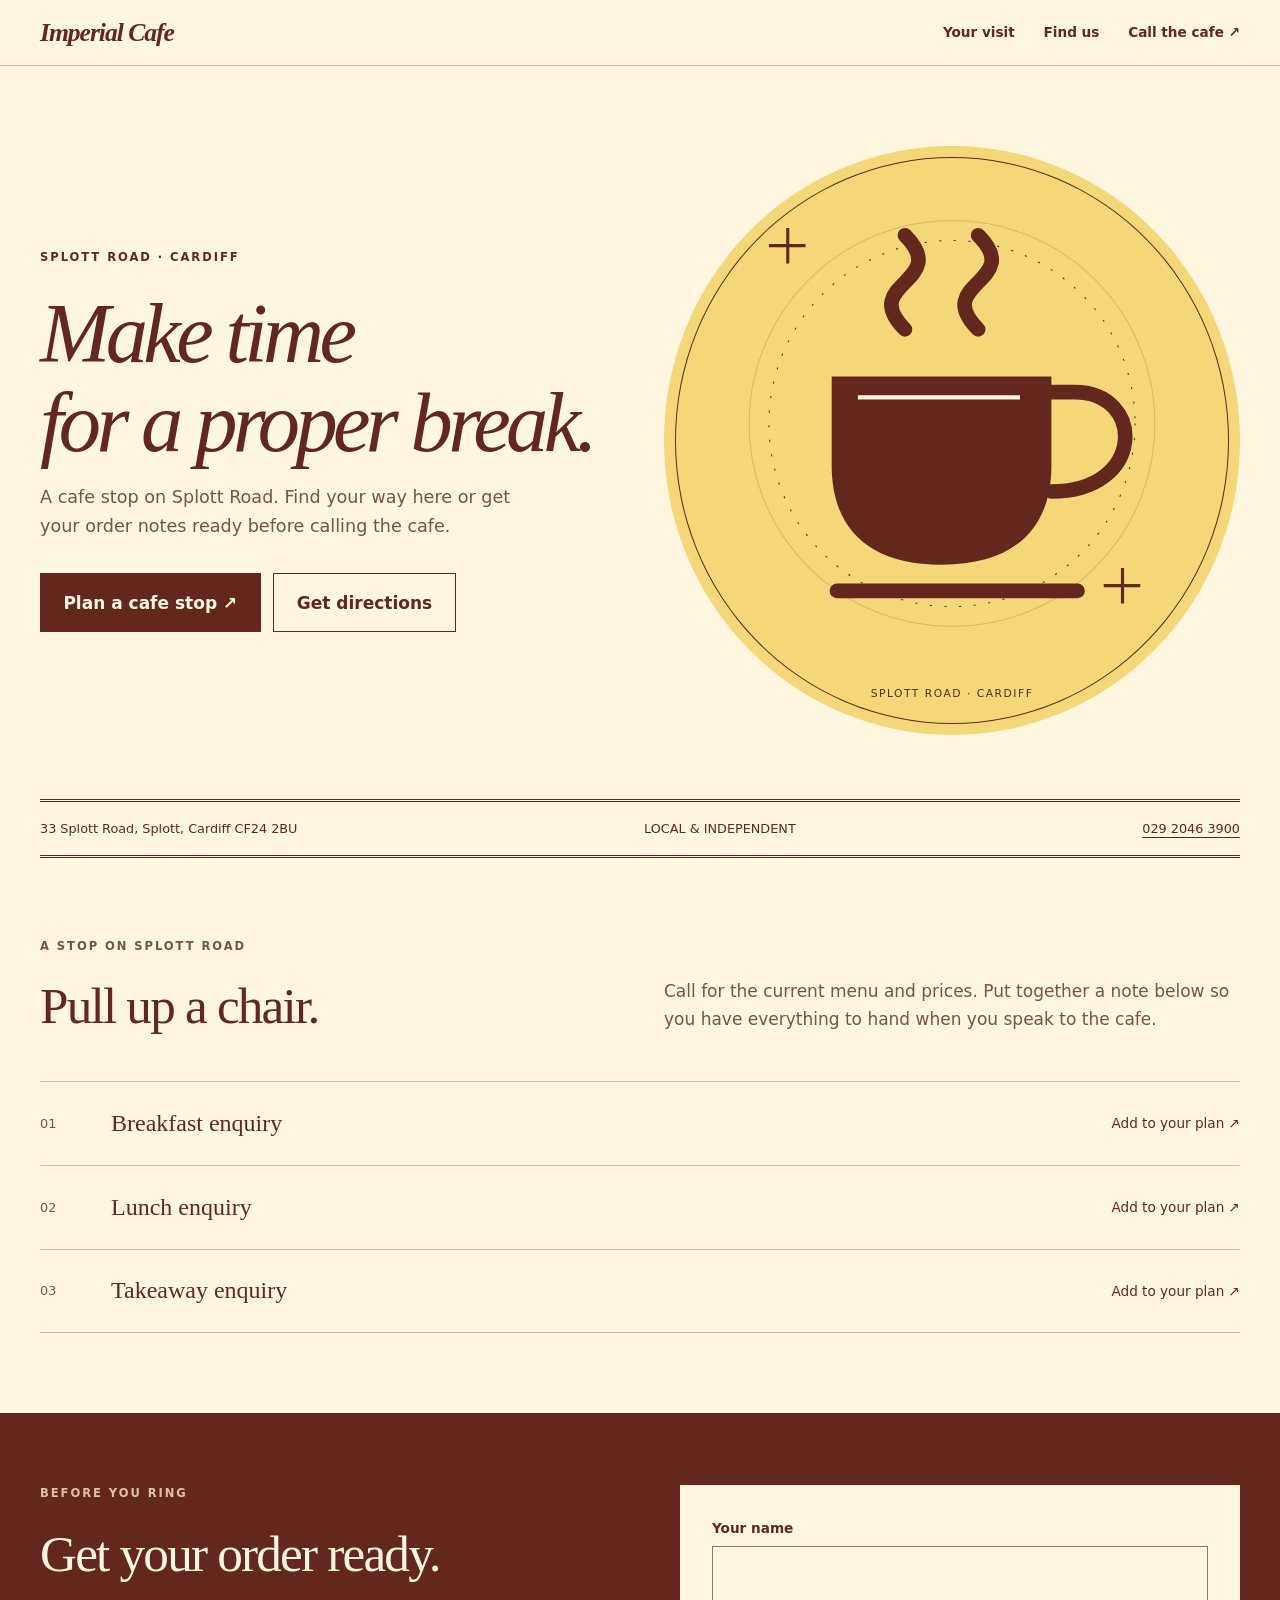
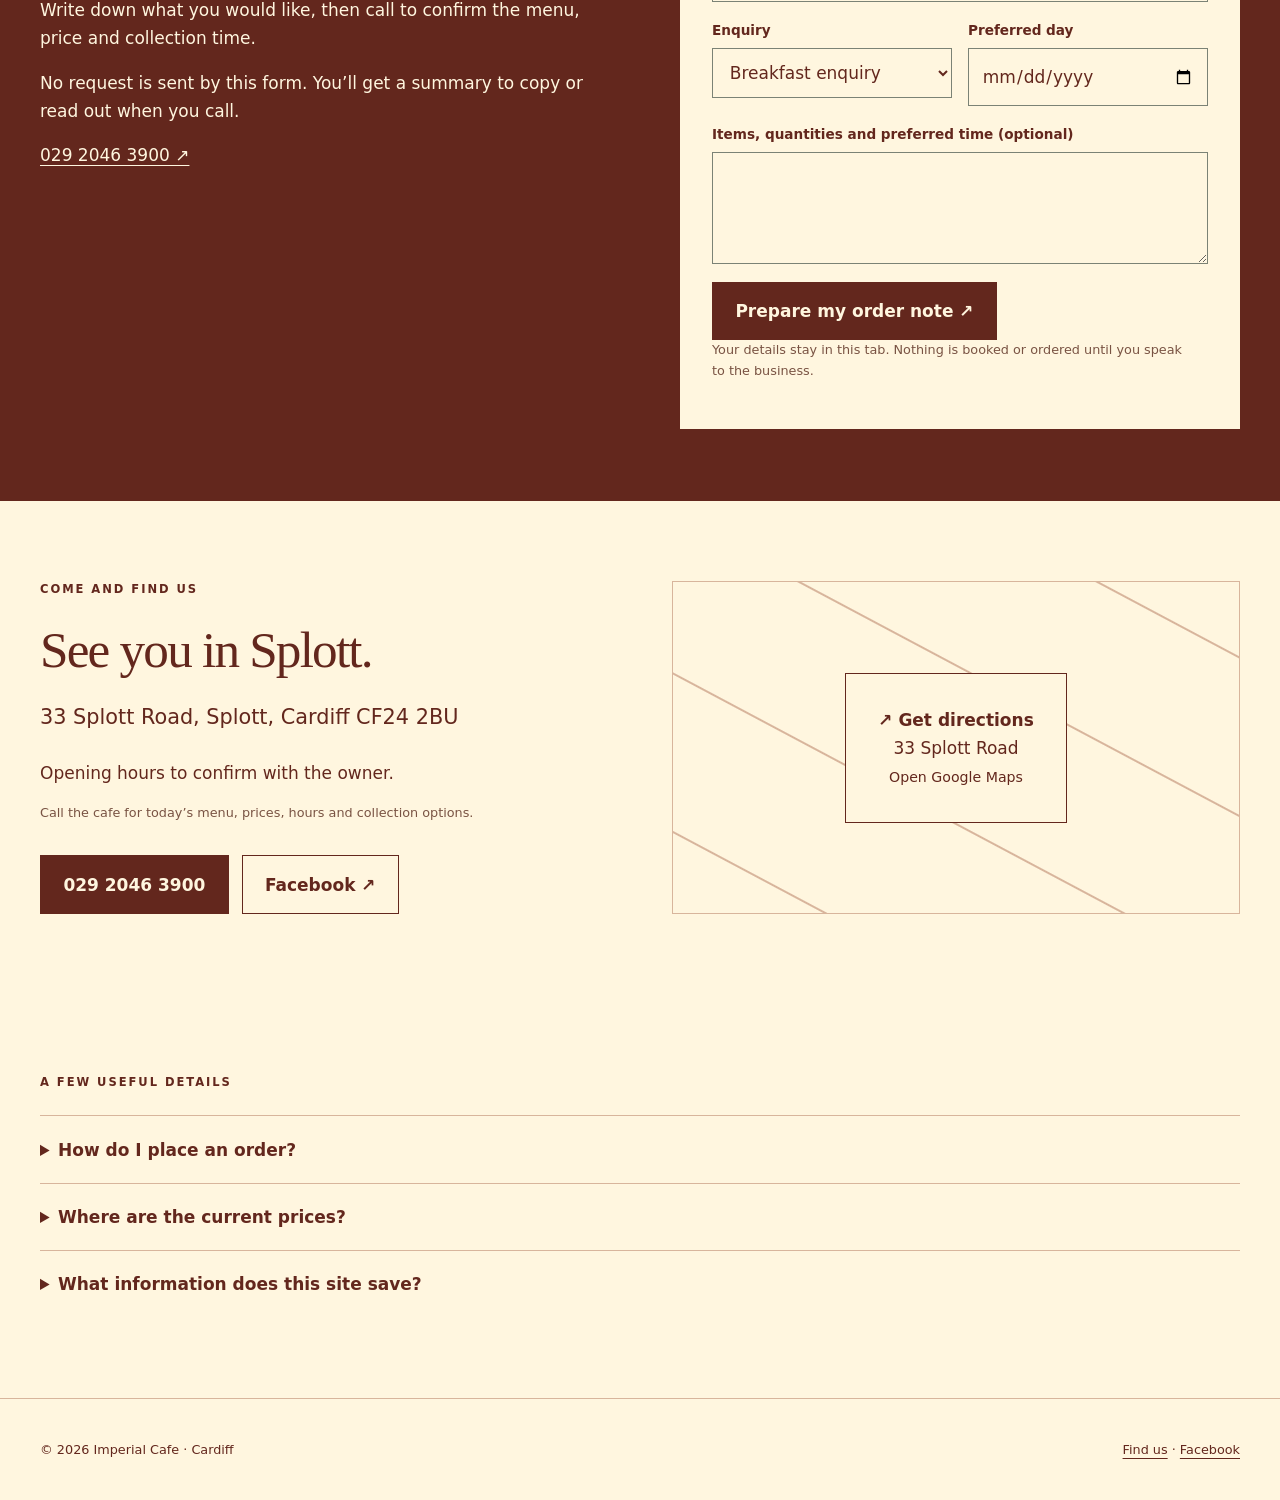
==== index.html @ 6458a19a "Build independent working website with bespoke design Co-authored-by: OpenBot <335604065+openbotgit[" ====
<!doctype html><html lang="en-GB"><head><meta charset="utf-8"><meta name="viewport" content="width=device-width,initial-scale=1"><meta http-equiv="Content-Security-Policy" content="default-src 'self'; script-src 'self'; style-src 'self'; img-src 'self' data:; base-uri 'none'; form-action 'none'; object-src 'none'"><title>Imperial Cafe | Splott, Cardiff</title><meta name="description" content="A cafe stop on Splott Road. Find your way here or get your order notes ready before calling the cafe."><meta name="theme-color" content="#fff6df"><link rel="stylesheet" href="style.css"><link rel="icon" href="favicon.svg" type="image/svg+xml"><link rel="canonical" href="https://henrygoldsmith07-wq.github.io/imperial-cafe/"><meta property="og:type" content="website"><meta property="og:title" content="Imperial Cafe"><meta property="og:description" content="A cafe stop on Splott Road. Find your way here or get your order notes ready before calling the cafe."><meta property="og:url" content="https://henrygoldsmith07-wq.github.io/imperial-cafe/"><meta property="og:image" content="https://henrygoldsmith07-wq.github.io/imperial-cafe/og-image.png"><meta property="og:image:alt" content="Imperial Cafe — 33 Splott Road, Splott, Cardiff CF24 2BU"><meta name="twitter:card" content="summary_large_image"><script type="application/ld+json">{"@context":"https://schema.org","@type":"CafeOrCoffeeShop","@id":"https://henrygoldsmith07-wq.github.io/imperial-cafe/#business","name":"Imperial Cafe","url":"https://henrygoldsmith07-wq.github.io/imperial-cafe/","image":"https://henrygoldsmith07-wq.github.io/imperial-cafe/og-image.png","telephone":"+442920463900","hasMap":"https://maps.google.com/?q=33+Splott+Road+Cardiff+CF24+2BU","areaServed":[{"@type":"Place","name":"Splott"},{"@type":"Place","name":"Cardiff"}],"address":{"@type":"PostalAddress","streetAddress":"33 Splott Road","addressLocality":"Splott","addressRegion":"Cardiff","postalCode":"CF24 2BU","addressCountry":"GB"},"sameAs":["https://www.facebook.com/imperial1920/"]}</script><script src="app.js" defer></script><meta name="robots" content="noindex, nofollow"></head><body class="diner"><a class="skip" href="#main">Skip to content</a><header class="top"><div class="wrap"><a class="brand" href="#">Imperial Cafe</a><nav aria-label="Main navigation"><a href="#services">Your visit</a><a href="#visit">Find us</a><a href="tel:+442920463900">Call the cafe ↗</a></nav></div></header><main id="main"><div class="wrap"><section class="hero" aria-labelledby="hero-title"><div><p class="label">SPLOTT ROAD · CARDIFF</p><h1 id="hero-title">Make time<br>for a proper break.</h1><p class="intro">A cafe stop on Splott Road. Find your way here or get your order notes ready before calling the cafe.</p><div class="actions"><a class="button" href="#plan">Plan a cafe stop ↗</a><a class="button secondary" href="https://www.google.com/maps/dir/?api=1&amp;destination=33%20Splott%20Road%2C%20Splott%2C%20Cardiff%20CF24%202BU" target="_blank" rel="noopener noreferrer">Get directions</a></div></div><div class="art"><svg viewBox="0 0 520 500" fill="none" xmlns="http://www.w3.org/2000/svg" aria-hidden="true"><circle cx="260" cy="250" r="194" stroke="currentColor" opacity=".18"/><circle cx="260" cy="250" r="175" stroke="currentColor" stroke-dasharray="2 12"/><path d="M145 205h210v85c0 60-35 95-105 95s-105-35-105-95z" fill="currentColor"/><path d="M355 220h22c68 0 68 95-22 95M150 410h230M215 160c-45-45 45-45 0-90m70 90c-45-45 45-45 0-90" stroke="currentColor" stroke-width="14" stroke-linecap="round"/><path d="M170 225h155" stroke="var(--paper)" stroke-width="4"/><path d="M85 80h35m-17-17v34M405 405h35m-17-17v34" stroke="currentColor" stroke-width="3"/></svg><small>SPLOTT ROAD · CARDIFF</small></div></section><div class="ribbon"><span>33 Splott Road, Splott, Cardiff CF24 2BU</span><span>LOCAL & INDEPENDENT</span><span><a href="tel:+442920463900">029 2046 3900</a></span></div><section class="section" id="services"><div class="section-head"><div><p class="label">A stop on Splott Road</p><h2>Pull up a chair.</h2></div><p>Call for the current menu and prices. Put together a note below so you have everything to hand when you speak to the cafe.</p></div><ol class="services"><li><span>01</span><h3>Breakfast enquiry</h3><a href="#plan" data-service="Breakfast enquiry">Add to your plan ↗</a></li><li><span>02</span><h3>Lunch enquiry</h3><a href="#plan" data-service="Lunch enquiry">Add to your plan ↗</a></li><li><span>03</span><h3>Takeaway enquiry</h3><a href="#plan" data-service="Takeaway enquiry">Add to your plan ↗</a></li></ol></section></div><section class="planning" id="plan"><div class="wrap split"><div><p class="label">Before you ring</p><h2>Get your order ready.</h2><p>Write down what you would like, then call to confirm the menu, price and collection time.</p><p>No request is sent by this form. You’ll get a summary to copy or read out when you call.</p><a href="tel:+442920463900">029 2046 3900 ↗</a></div><form id="visit-form"><div class="field"><label for="name">Your name</label><input id="name" name="name" required maxlength="80" autocomplete="given-name"></div><div class="row"><div class="field"><label for="service">Enquiry</label><select id="service"><option>Breakfast enquiry</option><option>Lunch enquiry</option><option>Takeaway enquiry</option></select></div><div class="field"><label for="date">Preferred day</label><input type="date" id="date" required></div></div><div class="field"><label for="notes">Items, quantities and preferred time (optional)</label><textarea id="notes" rows="3" maxlength="1000"></textarea></div><div class="hp" aria-hidden="true"><input id="website" tabindex="-1" autocomplete="off" aria-label="Leave blank"></div><button class="button" type="submit">Prepare my order note ↗</button><p class="hint">Your details stay in this tab. Nothing is booked or ordered until you speak to the business.</p><div id="result" class="result" role="status" tabindex="-1" hidden></div><noscript><p>Call 029 2046 3900 to ask about your order.</p></noscript></form></div></section><div class="wrap"><section class="section visit" id="visit"><div><p class="label">Come and find us</p><h2>See you in Splott.</h2><address class="address">33 Splott Road, Splott, Cardiff CF24 2BU</address><p>Opening hours to confirm with the owner.</p><p class="hint">Call the cafe for today’s menu, prices, hours and collection options.</p><div class="actions"><a class="button" href="tel:+442920463900">029 2046 3900</a><a class="button secondary" href="https://www.facebook.com/imperial1920/" target="_blank" rel="noopener noreferrer">Facebook ↗</a></div></div><div class="map-art"><a href="https://www.google.com/maps/dir/?api=1&amp;destination=33%20Splott%20Road%2C%20Splott%2C%20Cardiff%20CF24%202BU" target="_blank" rel="noopener noreferrer"><strong>↗ Get directions</strong><br>33 Splott Road<br><small>Open Google Maps</small></a></div></section><section class="section" aria-label="Common questions"><p class="label">A few useful details</p><details><summary>How do I place an order?</summary><p>Call 029 2046 3900. The note builder helps organise what you want to ask; it does not send a message or confirm a collection.</p></details><details><summary>Where are the current prices?</summary><p>Prices are to confirm with the owner. Please call before making plans that depend on a particular price or service.</p></details><details><summary>What information does this site save?</summary><p>This form keeps your note in the current tab only. It sends no information to us and uses no analytics or advertising cookies. External links open services with their own privacy policies.</p></details></section></div></main><footer><div class="wrap"><span>© 2026 Imperial Cafe · Cardiff</span><span><a href="#visit">Find us</a> · <a href="https://www.facebook.com/imperial1920/" target="_blank" rel="noopener noreferrer">Facebook</a></span></div></footer><nav class="mobile" aria-label="Quick actions"><a class="button" href="tel:+442920463900">Call the cafe</a><a class="button secondary" href="#plan">Plan your visit</a></nav></body></html>
---- style.css ----
:root{--paper:#f4f0e5;--ink:#1e3028;--accent:#7b3d25;--line:#cecaba;--muted:#526057;--display:Georgia,serif}*{box-sizing:border-box}html{scroll-behavior:smooth;scroll-padding-top:6rem}body{margin:0;background:var(--paper);color:var(--ink);font:17px/1.65 system-ui,sans-serif}a{color:inherit;text-underline-offset:4px}button,input,select,textarea{font:inherit}button,a,input,select,textarea{touch-action:manipulation}:focus-visible{outline:3px solid var(--accent);outline-offset:5px}h1,h2,h3,p{margin:0 0 1rem}h1,h2,h3{font-family:var(--display);line-height:1.05;font-weight:500}h1{font-size:clamp(3rem,6.6vw,6.3rem);letter-spacing:-.055em}h2{font-size:clamp(2.2rem,4vw,3.8rem);letter-spacing:-.035em}h3{font-size:1.5rem}p{max-width:58ch}.wrap{width:min(1200px,calc(100% - 3rem));margin:auto}.skip{position:absolute;top:-80px;left:1rem;z-index:99;background:var(--ink);color:var(--paper);padding:1rem}.skip:focus{top:0}.top{border-bottom:1px solid var(--line)}header .wrap{display:flex;align-items:center;justify-content:space-between;gap:1.5rem;padding:1.1rem 0}.brand{font:700 1.6rem var(--display);text-decoration:none;letter-spacing:-.04em}nav{display:flex;gap:1.8rem;align-items:center}nav a{font-size:.85rem;text-decoration:none;font-weight:650}.label{font:650 .72rem/1.5 system-ui;letter-spacing:.17em;text-transform:uppercase;margin-bottom:1.5rem}.hero{display:grid;grid-template-columns:1.15fr 1fr;gap:3rem;align-items:center;padding:5rem 0 4rem}.intro{font-size:1.1rem;color:var(--muted);max-width:44ch}.actions{display:flex;gap:.8rem;flex-wrap:wrap;margin-top:2rem}.button{display:inline-flex;align-items:center;justify-content:center;padding:.9rem 1.4rem;min-height:48px;background:var(--ink);color:var(--paper);border:1px solid var(--ink);text-decoration:none;font-weight:650;cursor:pointer}.button:hover{background:var(--accent);color:var(--paper)}.button.secondary{background:transparent;color:var(--ink)}.art{position:relative;background:#e5e4d5;color:var(--ink);border-radius:50% 50% 0 0;padding:1rem}.art svg{width:100%;display:block}.art small{display:block;text-align:center;font-size:.67rem;letter-spacing:.14em;padding-bottom:1rem}.ribbon{border-block:1px solid var(--line);padding:1rem 0;font-size:.8rem;display:flex;justify-content:space-between;gap:1rem;flex-wrap:wrap}.section{padding:5rem 0}.section-head{display:grid;grid-template-columns:1fr 1fr;gap:3rem;margin-bottom:2rem}.section-head p{align-self:end;color:var(--muted)}.services{list-style:none;margin:0;padding:0;border-top:1px solid var(--line)}.services li{display:grid;grid-template-columns:55px 1fr auto;gap:1rem;align-items:center;border-bottom:1px solid var(--line);padding:1.5rem 0}.services h3{margin:0}.services span{font-size:.8rem;color:var(--muted)}.services a{text-decoration:none;font-size:.85rem}.planning{background:var(--ink);color:var(--paper);padding:4.5rem 0}.planning .split{display:grid;grid-template-columns:1fr 1fr;gap:5rem}.planning .label{opacity:.75}form{background:var(--paper);color:var(--ink);padding:2rem}label{display:block;font-size:.85rem;font-weight:650;margin:0 0 .4rem}.field{margin-bottom:1.1rem}input,select,textarea{display:block;width:100%;background:transparent;color:var(--ink);border:1px solid #7b8275;border-radius:0;padding:.8rem;min-width:0}textarea{resize:vertical}.row{display:grid;grid-template-columns:1fr 1fr;gap:1rem}.hp{display:none}.hint{font-size:.8rem;line-height:1.6;color:var(--muted)}.result{border-top:1px solid var(--line);margin-top:1.5rem;padding-top:1.5rem;overflow-wrap:anywhere}.result pre{font:inherit;white-space:pre-wrap;word-break:break-word}.visit{display:grid;grid-template-columns:1fr 1fr;gap:4rem}.address{font-size:1.3rem;font-style:normal;margin:1.5rem 0}.map-art{border:1px solid var(--line);min-height:280px;display:grid;place-items:center;position:relative;overflow:hidden;background:repeating-linear-gradient(28deg,transparent 0 70px,var(--line) 71px 72px,transparent 73px 140px)}.map-art a{z-index:1;background:var(--paper);padding:2rem;text-align:center;text-decoration:none;border:1px solid var(--ink)}details{border-top:1px solid var(--line);padding:1.2rem 0}summary{cursor:pointer;font-weight:650}details p{margin:1rem 0 0;color:var(--muted)}footer{border-top:1px solid var(--line);padding:2.5rem 0;font-size:.8rem}footer .wrap{display:flex;justify-content:space-between;gap:1rem;flex-wrap:wrap}.mobile{display:none}body.studio{--paper:#edf1e9;--ink:#17241c;--accent:#385b1e;--line:#b8c4b5;--display:Impact,'Arial Narrow',sans-serif}.studio h1,.studio h2{text-transform:uppercase;letter-spacing:-.02em}.studio .hero{grid-template-columns:1.2fr .8fr}.studio .art{border-radius:0;background:#c5e85e;transform:rotate(3deg);margin:1rem}.studio .brand{font-family:Impact,sans-serif;font-size:2rem}.studio .services{display:grid;grid-template-columns:1fr 1fr;gap:1.2rem;border:0}.studio .services li{display:flex;align-items:start;flex-direction:column;border:1px solid var(--ink);padding:2rem}.studio .ribbon{background:var(--ink);color:var(--paper);padding:1.2rem}.diner{--paper:#fff6df;--ink:#63271d;--accent:#8b3624;--line:#d8b59c;--muted:#795343;--display:Georgia,serif}.diner .hero{grid-template-columns:1fr 1fr}.diner .art{border-radius:50%;background:#f3d778;outline:1px solid var(--ink);outline-offset:-12px}.diner h1{font-style:italic}.diner .brand{font-style:italic}.diner .services li{padding:1.8rem 0}.diner .ribbon{border-block:3px double var(--ink)}@media(max-width:760px){.wrap{width:calc(100% - 2rem)}header .wrap{gap:1rem}.brand{font-size:1.25rem}nav a:not(:last-child){display:none}nav{gap:0}.hero,.studio .hero,.diner .hero{grid-template-columns:1fr;padding:3rem 0;gap:2rem}.hero .art{max-width:340px;width:100%;margin:auto}h1{font-size:clamp(3.1rem,12vw,5rem)}.section{padding:3rem 0}.section-head,.planning .split,.visit{grid-template-columns:1fr;gap:1.5rem}.planning{padding:3rem 0}.services li{grid-template-columns:25px 1fr}.services a{grid-column:2}.studio .services{grid-template-columns:1fr}.row{grid-template-columns:1fr}form{padding:1.3rem}.mobile{display:flex;position:fixed;bottom:0;left:0;right:0;z-index:20;background:var(--paper);border-top:1px solid var(--ink);padding:.6rem;padding-bottom:max(.6rem,env(safe-area-inset-bottom));gap:.6rem}.mobile a{flex:1;padding:.65rem;font-size:.85rem}body{padding-bottom:85px}.ribbon span:last-child{display:none}}@media(prefers-reduced-motion:reduce){html{scroll-behavior:auto}*{transition:none!important}}@media print{header,.mobile,form,.art{display:none}body{padding:0}.hero,.visit{display:block}.planning{background:white;color:black}}
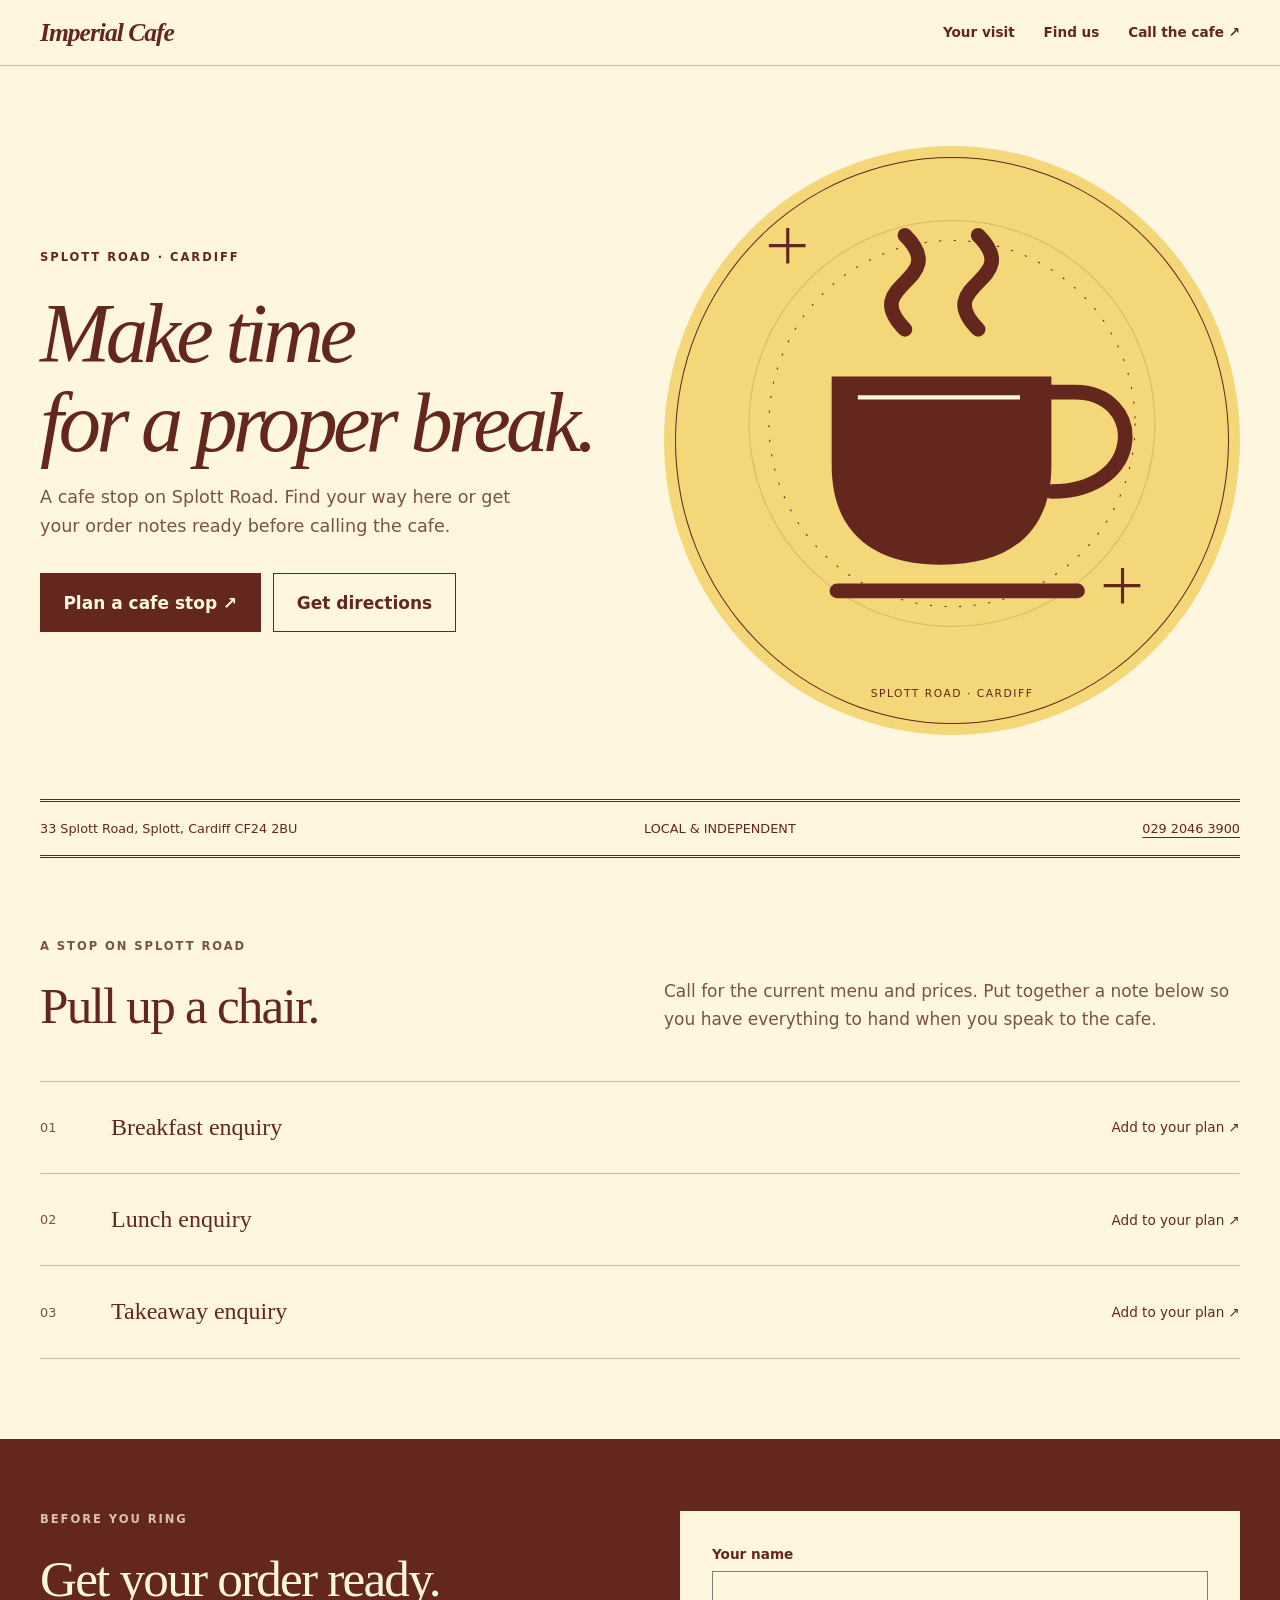
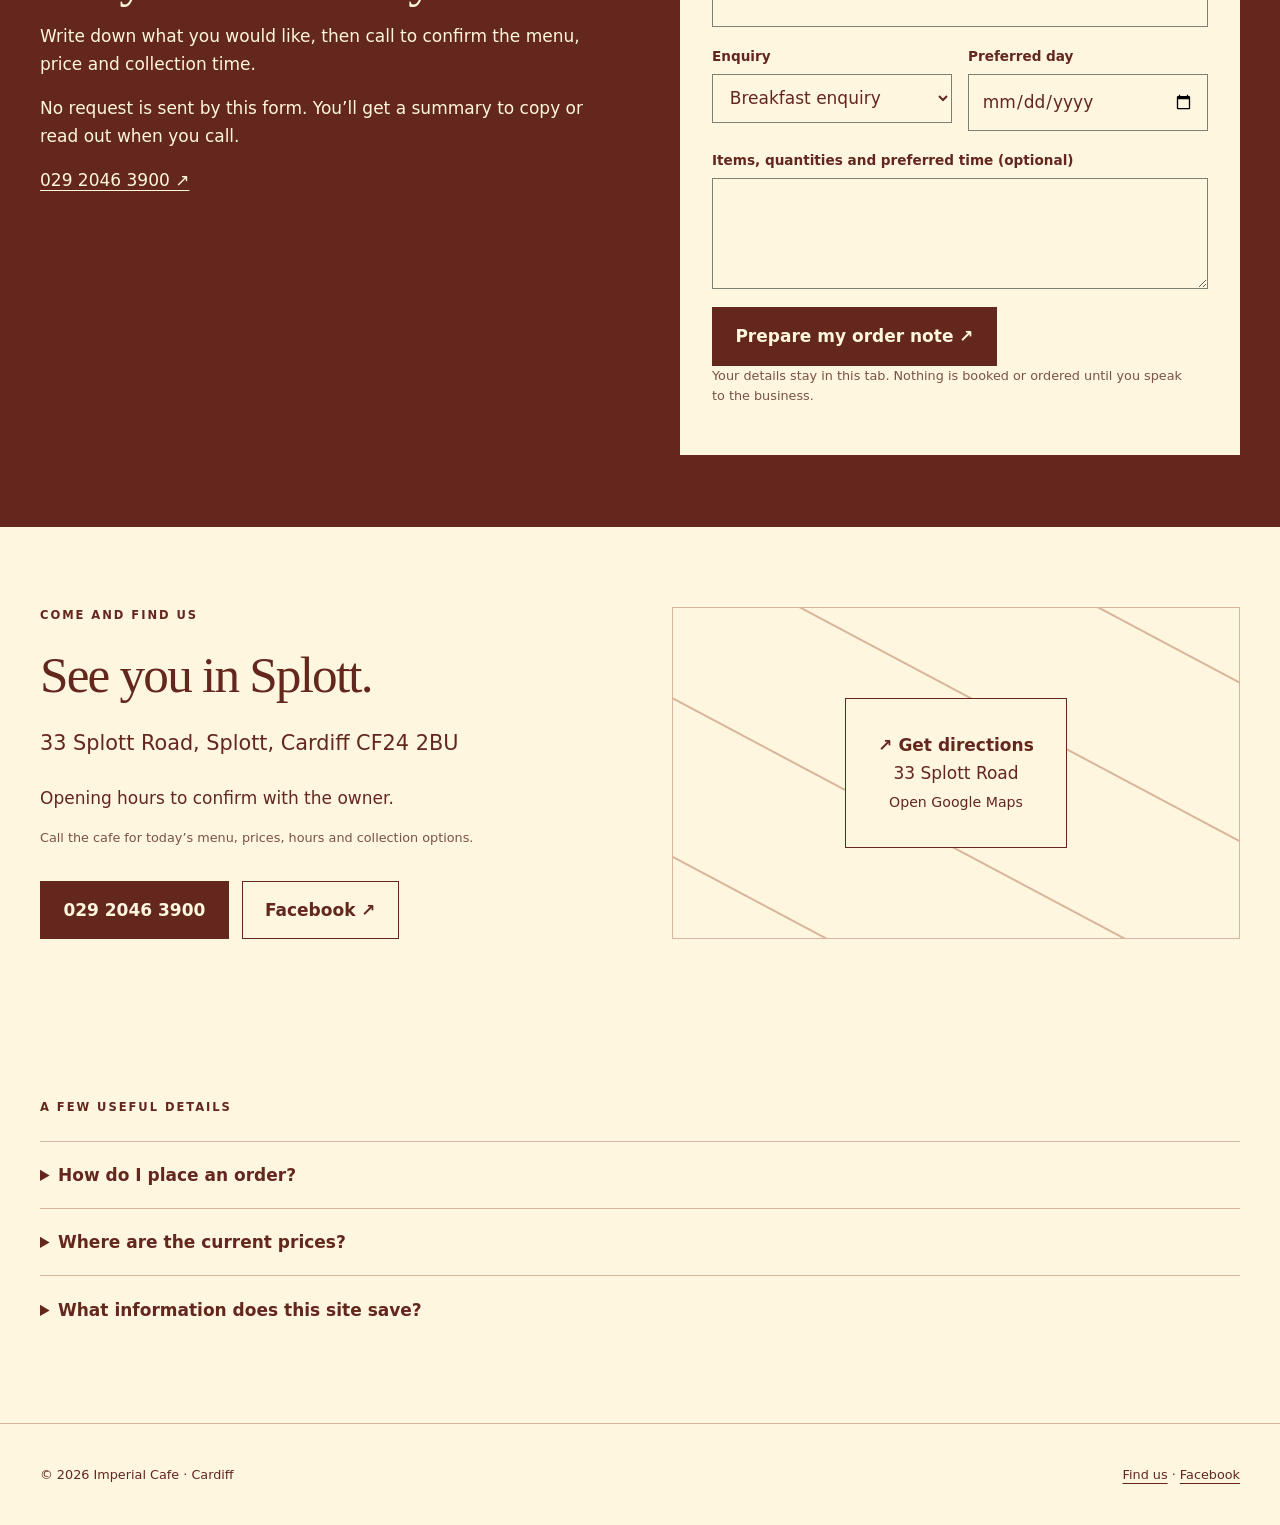
==== commit c1e58533: "Harden static site and add zero-dependency verifier Tighten CSP to default-src 'none' with self-only" ====
--- a/index.html
+++ b/index.html
@@ -1 +1 @@
-<!doctype html><html lang="en-GB"><head><meta charset="utf-8"><meta name="viewport" content="width=device-width,initial-scale=1"><meta http-equiv="Content-Security-Policy" content="default-src 'self'; script-src 'self'; style-src 'self'; img-src 'self' data:; base-uri 'none'; form-action 'none'; object-src 'none'"><title>Imperial Cafe | Splott, Cardiff</title><meta name="description" content="A cafe stop on Splott Road. Find your way here or get your order notes ready before calling the cafe."><meta name="theme-color" content="#fff6df"><link rel="stylesheet" href="style.css"><link rel="icon" href="favicon.svg" type="image/svg+xml"><link rel="canonical" href="https://henrygoldsmith07-wq.github.io/imperial-cafe/"><meta property="og:type" content="website"><meta property="og:title" content="Imperial Cafe"><meta property="og:description" content="A cafe stop on Splott Road. Find your way here or get your order notes ready before calling the cafe."><meta property="og:url" content="https://henrygoldsmith07-wq.github.io/imperial-cafe/"><meta property="og:image" content="https://henrygoldsmith07-wq.github.io/imperial-cafe/og-image.png"><meta property="og:image:alt" content="Imperial Cafe — 33 Splott Road, Splott, Cardiff CF24 2BU"><meta name="twitter:card" content="summary_large_image"><script type="application/ld+json">{"@context":"https://schema.org","@type":"CafeOrCoffeeShop","@id":"https://henrygoldsmith07-wq.github.io/imperial-cafe/#business","name":"Imperial Cafe","url":"https://henrygoldsmith07-wq.github.io/imperial-cafe/","image":"https://henrygoldsmith07-wq.github.io/imperial-cafe/og-image.png","telephone":"+442920463900","hasMap":"https://maps.google.com/?q=33+Splott+Road+Cardiff+CF24+2BU","areaServed":[{"@type":"Place","name":"Splott"},{"@type":"Place","name":"Cardiff"}],"address":{"@type":"PostalAddress","streetAddress":"33 Splott Road","addressLocality":"Splott","addressRegion":"Cardiff","postalCode":"CF24 2BU","addressCountry":"GB"},"sameAs":["https://www.facebook.com/imperial1920/"]}</script><script src="app.js" defer></script><meta name="robots" content="noindex, nofollow"></head><body class="diner"><a class="skip" href="#main">Skip to content</a><header class="top"><div class="wrap"><a class="brand" href="#">Imperial Cafe</a><nav aria-label="Main navigation"><a href="#services">Your visit</a><a href="#visit">Find us</a><a href="tel:+442920463900">Call the cafe ↗</a></nav></div></header><main id="main"><div class="wrap"><section class="hero" aria-labelledby="hero-title"><div><p class="label">SPLOTT ROAD · CARDIFF</p><h1 id="hero-title">Make time<br>for a proper break.</h1><p class="intro">A cafe stop on Splott Road. Find your way here or get your order notes ready before calling the cafe.</p><div class="actions"><a class="button" href="#plan">Plan a cafe stop ↗</a><a class="button secondary" href="https://www.google.com/maps/dir/?api=1&amp;destination=33%20Splott%20Road%2C%20Splott%2C%20Cardiff%20CF24%202BU" target="_blank" rel="noopener noreferrer">Get directions</a></div></div><div class="art"><svg viewBox="0 0 520 500" fill="none" xmlns="http://www.w3.org/2000/svg" aria-hidden="true"><circle cx="260" cy="250" r="194" stroke="currentColor" opacity=".18"/><circle cx="260" cy="250" r="175" stroke="currentColor" stroke-dasharray="2 12"/><path d="M145 205h210v85c0 60-35 95-105 95s-105-35-105-95z" fill="currentColor"/><path d="M355 220h22c68 0 68 95-22 95M150 410h230M215 160c-45-45 45-45 0-90m70 90c-45-45 45-45 0-90" stroke="currentColor" stroke-width="14" stroke-linecap="round"/><path d="M170 225h155" stroke="var(--paper)" stroke-width="4"/><path d="M85 80h35m-17-17v34M405 405h35m-17-17v34" stroke="currentColor" stroke-width="3"/></svg><small>SPLOTT ROAD · CARDIFF</small></div></section><div class="ribbon"><span>33 Splott Road, Splott, Cardiff CF24 2BU</span><span>LOCAL & INDEPENDENT</span><span><a href="tel:+442920463900">029 2046 3900</a></span></div><section class="section" id="services"><div class="section-head"><div><p class="label">A stop on Splott Road</p><h2>Pull up a chair.</h2></div><p>Call for the current menu and prices. Put together a note below so you have everything to hand when you speak to the cafe.</p></div><ol class="services"><li><span>01</span><h3>Breakfast enquiry</h3><a href="#plan" data-service="Breakfast enquiry">Add to your plan ↗</a></li><li><span>02</span><h3>Lunch enquiry</h3><a href="#plan" data-service="Lunch enquiry">Add to your plan ↗</a></li><li><span>03</span><h3>Takeaway enquiry</h3><a href="#plan" data-service="Takeaway enquiry">Add to your plan ↗</a></li></ol></section></div><section class="planning" id="plan"><div class="wrap split"><div><p class="label">Before you ring</p><h2>Get your order ready.</h2><p>Write down what you would like, then call to confirm the menu, price and collection time.</p><p>No request is sent by this form. You’ll get a summary to copy or read out when you call.</p><a href="tel:+442920463900">029 2046 3900 ↗</a></div><form id="visit-form"><div class="field"><label for="name">Your name</label><input id="name" name="name" required maxlength="80" autocomplete="given-name"></div><div class="row"><div class="field"><label for="service">Enquiry</label><select id="service"><option>Breakfast enquiry</option><option>Lunch enquiry</option><option>Takeaway enquiry</option></select></div><div class="field"><label for="date">Preferred day</label><input type="date" id="date" required></div></div><div class="field"><label for="notes">Items, quantities and preferred time (optional)</label><textarea id="notes" rows="3" maxlength="1000"></textarea></div><div class="hp" aria-hidden="true"><input id="website" tabindex="-1" autocomplete="off" aria-label="Leave blank"></div><button class="button" type="submit">Prepare my order note ↗</button><p class="hint">Your details stay in this tab. Nothing is booked or ordered until you speak to the business.</p><div id="result" class="result" role="status" tabindex="-1" hidden></div><noscript><p>Call 029 2046 3900 to ask about your order.</p></noscript></form></div></section><div class="wrap"><section class="section visit" id="visit"><div><p class="label">Come and find us</p><h2>See you in Splott.</h2><address class="address">33 Splott Road, Splott, Cardiff CF24 2BU</address><p>Opening hours to confirm with the owner.</p><p class="hint">Call the cafe for today’s menu, prices, hours and collection options.</p><div class="actions"><a class="button" href="tel:+442920463900">029 2046 3900</a><a class="button secondary" href="https://www.facebook.com/imperial1920/" target="_blank" rel="noopener noreferrer">Facebook ↗</a></div></div><div class="map-art"><a href="https://www.google.com/maps/dir/?api=1&amp;destination=33%20Splott%20Road%2C%20Splott%2C%20Cardiff%20CF24%202BU" target="_blank" rel="noopener noreferrer"><strong>↗ Get directions</strong><br>33 Splott Road<br><small>Open Google Maps</small></a></div></section><section class="section" aria-label="Common questions"><p class="label">A few useful details</p><details><summary>How do I place an order?</summary><p>Call 029 2046 3900. The note builder helps organise what you want to ask; it does not send a message or confirm a collection.</p></details><details><summary>Where are the current prices?</summary><p>Prices are to confirm with the owner. Please call before making plans that depend on a particular price or service.</p></details><details><summary>What information does this site save?</summary><p>This form keeps your note in the current tab only. It sends no information to us and uses no analytics or advertising cookies. External links open services with their own privacy policies.</p></details></section></div></main><footer><div class="wrap"><span>© 2026 Imperial Cafe · Cardiff</span><span><a href="#visit">Find us</a> · <a href="https://www.facebook.com/imperial1920/" target="_blank" rel="noopener noreferrer">Facebook</a></span></div></footer><nav class="mobile" aria-label="Quick actions"><a class="button" href="tel:+442920463900">Call the cafe</a><a class="button secondary" href="#plan">Plan your visit</a></nav></body></html>+<!doctype html><html lang="en-GB"><head><meta charset="utf-8"><meta name="viewport" content="width=device-width,initial-scale=1"><meta http-equiv="Content-Security-Policy" content="default-src 'none'; script-src 'self'; style-src 'self'; img-src 'self'; manifest-src 'self'; connect-src 'none'; frame-src 'none'; font-src 'none'; worker-src 'none'; media-src 'none'; base-uri 'none'; form-action 'none'; object-src 'none'"><meta name="referrer" content="strict-origin-when-cross-origin"><title>Imperial Cafe | Splott, Cardiff</title><meta name="description" content="A cafe stop on Splott Road. Find your way here or get your order notes ready before calling the cafe."><meta name="theme-color" content="#fff6df"><link rel="stylesheet" href="style.css"><link rel="icon" href="favicon.svg" type="image/svg+xml"><link rel="manifest" href="site.webmanifest"><link rel="canonical" href="https://henrygoldsmith07-wq.github.io/imperial-cafe/"><meta property="og:type" content="website"><meta property="og:title" content="Imperial Cafe"><meta property="og:description" content="A cafe stop on Splott Road. Find your way here or get your order notes ready before calling the cafe."><meta property="og:url" content="https://henrygoldsmith07-wq.github.io/imperial-cafe/"><meta property="og:image" content="https://henrygoldsmith07-wq.github.io/imperial-cafe/og-image.png"><meta property="og:image:alt" content="Imperial Cafe — 33 Splott Road, Splott, Cardiff CF24 2BU"><meta name="twitter:card" content="summary_large_image"><script type="application/ld+json">{"@context":"https://schema.org","@type":"CafeOrCoffeeShop","@id":"https://henrygoldsmith07-wq.github.io/imperial-cafe/#business","name":"Imperial Cafe","url":"https://henrygoldsmith07-wq.github.io/imperial-cafe/","image":"https://henrygoldsmith07-wq.github.io/imperial-cafe/og-image.png","telephone":"+442920463900","hasMap":"https://maps.google.com/?q=33+Splott+Road+Cardiff+CF24+2BU","areaServed":[{"@type":"Place","name":"Splott"},{"@type":"Place","name":"Cardiff"}],"address":{"@type":"PostalAddress","streetAddress":"33 Splott Road","addressLocality":"Splott","addressRegion":"Cardiff","postalCode":"CF24 2BU","addressCountry":"GB"},"sameAs":["https://www.facebook.com/imperial1920/"]}</script><script src="app.js" defer></script><meta name="robots" content="noindex, nofollow"></head><body class="diner"><a class="skip" href="#main">Skip to content</a><header class="top"><div class="wrap"><a class="brand" href="#">Imperial Cafe</a><nav aria-label="Main navigation"><a href="#services">Your visit</a><a href="#visit">Find us</a><a href="tel:+442920463900">Call the cafe ↗</a></nav></div></header><main id="main"><div class="wrap"><section class="hero" aria-labelledby="hero-title"><div><p class="label">SPLOTT ROAD · CARDIFF</p><h1 id="hero-title">Make time<br>for a proper break.</h1><p class="intro">A cafe stop on Splott Road. Find your way here or get your order notes ready before calling the cafe.</p><div class="actions"><a class="button" href="#plan">Plan a cafe stop ↗</a><a class="button secondary" href="https://www.google.com/maps/dir/?api=1&amp;destination=33%20Splott%20Road%2C%20Splott%2C%20Cardiff%20CF24%202BU" target="_blank" rel="noopener noreferrer">Get directions</a></div></div><div class="art"><svg viewBox="0 0 520 500" fill="none" xmlns="http://www.w3.org/2000/svg" aria-hidden="true"><circle cx="260" cy="250" r="194" stroke="currentColor" opacity=".18"/><circle cx="260" cy="250" r="175" stroke="currentColor" stroke-dasharray="2 12"/><path d="M145 205h210v85c0 60-35 95-105 95s-105-35-105-95z" fill="currentColor"/><path d="M355 220h22c68 0 68 95-22 95M150 410h230M215 160c-45-45 45-45 0-90m70 90c-45-45 45-45 0-90" stroke="currentColor" stroke-width="14" stroke-linecap="round"/><path d="M170 225h155" stroke="var(--paper)" stroke-width="4"/><path d="M85 80h35m-17-17v34M405 405h35m-17-17v34" stroke="currentColor" stroke-width="3"/></svg><small>SPLOTT ROAD · CARDIFF</small></div></section><div class="ribbon"><span>33 Splott Road, Splott, Cardiff CF24 2BU</span><span>LOCAL & INDEPENDENT</span><span><a href="tel:+442920463900">029 2046 3900</a></span></div><section class="section" id="services"><div class="section-head"><div><p class="label">A stop on Splott Road</p><h2>Pull up a chair.</h2></div><p>Call for the current menu and prices. Put together a note below so you have everything to hand when you speak to the cafe.</p></div><ol class="services"><li><span>01</span><h3>Breakfast enquiry</h3><a href="#plan" data-service="Breakfast enquiry">Add to your plan ↗</a></li><li><span>02</span><h3>Lunch enquiry</h3><a href="#plan" data-service="Lunch enquiry">Add to your plan ↗</a></li><li><span>03</span><h3>Takeaway enquiry</h3><a href="#plan" data-service="Takeaway enquiry">Add to your plan ↗</a></li></ol></section></div><section class="planning" id="plan"><div class="wrap split"><div><p class="label">Before you ring</p><h2>Get your order ready.</h2><p>Write down what you would like, then call to confirm the menu, price and collection time.</p><p>No request is sent by this form. You’ll get a summary to copy or read out when you call.</p><a class="planning-call" href="tel:+442920463900">029 2046 3900 ↗</a></div><form id="visit-form"><div class="field"><label for="name">Your name</label><input id="name" name="name" required maxlength="80" autocomplete="given-name"></div><div class="row"><div class="field"><label for="service">Enquiry</label><select id="service"><option>Breakfast enquiry</option><option>Lunch enquiry</option><option>Takeaway enquiry</option></select></div><div class="field"><label for="date">Preferred day</label><input type="date" id="date" required></div></div><div class="field"><label for="notes">Items, quantities and preferred time (optional)</label><textarea id="notes" rows="3" maxlength="1000"></textarea></div><div class="hp" aria-hidden="true"><input id="website" tabindex="-1" autocomplete="off" aria-label="Leave blank"></div><button class="button" type="submit">Prepare my order note ↗</button><p class="hint">Your details stay in this tab. Nothing is booked or ordered until you speak to the business.</p><div id="result" class="result" role="status" hidden></div><noscript><p>Call 029 2046 3900 to ask about your order.</p></noscript></form></div></section><div class="wrap"><section class="section visit" id="visit"><div><p class="label">Come and find us</p><h2>See you in Splott.</h2><address class="address">33 Splott Road, Splott, Cardiff CF24 2BU</address><p>Opening hours to confirm with the owner.</p><p class="hint">Call the cafe for today’s menu, prices, hours and collection options.</p><div class="actions"><a class="button" href="tel:+442920463900">029 2046 3900</a><a class="button secondary" href="https://www.facebook.com/imperial1920/" target="_blank" rel="noopener noreferrer">Facebook ↗</a></div></div><div class="map-art"><a href="https://www.google.com/maps/dir/?api=1&amp;destination=33%20Splott%20Road%2C%20Splott%2C%20Cardiff%20CF24%202BU" target="_blank" rel="noopener noreferrer"><strong>↗ Get directions</strong><br>33 Splott Road<br><small>Open Google Maps</small></a></div></section><section class="section" aria-label="Common questions"><p class="label">A few useful details</p><details><summary>How do I place an order?</summary><p>Call 029 2046 3900. The note builder helps organise what you want to ask; it does not send a message or confirm a collection.</p></details><details><summary>Where are the current prices?</summary><p>Prices are to confirm with the owner. Please call before making plans that depend on a particular price or service.</p></details><details><summary>What information does this site save?</summary><p>This form keeps your note in the current tab only. It sends no information to us and uses no analytics or advertising cookies. External links open services with their own privacy policies.</p></details></section></div></main><footer><div class="wrap"><span>© 2026 Imperial Cafe · Cardiff</span><span><a href="#visit">Find us</a> · <a href="https://www.facebook.com/imperial1920/" target="_blank" rel="noopener noreferrer">Facebook</a></span></div></footer><nav class="mobile" aria-label="Quick actions"><a class="button" href="tel:+442920463900">Call the cafe</a><a class="button secondary" href="#plan">Plan your visit</a></nav></body></html>
--- a/style.css
+++ b/style.css
@@ -1 +1 @@
-:root{--paper:#f4f0e5;--ink:#1e3028;--accent:#7b3d25;--line:#cecaba;--muted:#526057;--display:Georgia,serif}*{box-sizing:border-box}html{scroll-behavior:smooth;scroll-padding-top:6rem}body{margin:0;background:var(--paper);color:var(--ink);font:17px/1.65 system-ui,sans-serif}a{color:inherit;text-underline-offset:4px}button,input,select,textarea{font:inherit}button,a,input,select,textarea{touch-action:manipulation}:focus-visible{outline:3px solid var(--accent);outline-offset:5px}h1,h2,h3,p{margin:0 0 1rem}h1,h2,h3{font-family:var(--display);line-height:1.05;font-weight:500}h1{font-size:clamp(3rem,6.6vw,6.3rem);letter-spacing:-.055em}h2{font-size:clamp(2.2rem,4vw,3.8rem);letter-spacing:-.035em}h3{font-size:1.5rem}p{max-width:58ch}.wrap{width:min(1200px,calc(100% - 3rem));margin:auto}.skip{position:absolute;top:-80px;left:1rem;z-index:99;background:var(--ink);color:var(--paper);padding:1rem}.skip:focus{top:0}.top{border-bottom:1px solid var(--line)}header .wrap{display:flex;align-items:center;justify-content:space-between;gap:1.5rem;padding:1.1rem 0}.brand{font:700 1.6rem var(--display);text-decoration:none;letter-spacing:-.04em}nav{display:flex;gap:1.8rem;align-items:center}nav a{font-size:.85rem;text-decoration:none;font-weight:650}.label{font:650 .72rem/1.5 system-ui;letter-spacing:.17em;text-transform:uppercase;margin-bottom:1.5rem}.hero{display:grid;grid-template-columns:1.15fr 1fr;gap:3rem;align-items:center;padding:5rem 0 4rem}.intro{font-size:1.1rem;color:var(--muted);max-width:44ch}.actions{display:flex;gap:.8rem;flex-wrap:wrap;margin-top:2rem}.button{display:inline-flex;align-items:center;justify-content:center;padding:.9rem 1.4rem;min-height:48px;background:var(--ink);color:var(--paper);border:1px solid var(--ink);text-decoration:none;font-weight:650;cursor:pointer}.button:hover{background:var(--accent);color:var(--paper)}.button.secondary{background:transparent;color:var(--ink)}.art{position:relative;background:#e5e4d5;color:var(--ink);border-radius:50% 50% 0 0;padding:1rem}.art svg{width:100%;display:block}.art small{display:block;text-align:center;font-size:.67rem;letter-spacing:.14em;padding-bottom:1rem}.ribbon{border-block:1px solid var(--line);padding:1rem 0;font-size:.8rem;display:flex;justify-content:space-between;gap:1rem;flex-wrap:wrap}.section{padding:5rem 0}.section-head{display:grid;grid-template-columns:1fr 1fr;gap:3rem;margin-bottom:2rem}.section-head p{align-self:end;color:var(--muted)}.services{list-style:none;margin:0;padding:0;border-top:1px solid var(--line)}.services li{display:grid;grid-template-columns:55px 1fr auto;gap:1rem;align-items:center;border-bottom:1px solid var(--line);padding:1.5rem 0}.services h3{margin:0}.services span{font-size:.8rem;color:var(--muted)}.services a{text-decoration:none;font-size:.85rem}.planning{background:var(--ink);color:var(--paper);padding:4.5rem 0}.planning .split{display:grid;grid-template-columns:1fr 1fr;gap:5rem}.planning .label{opacity:.75}form{background:var(--paper);color:var(--ink);padding:2rem}label{display:block;font-size:.85rem;font-weight:650;margin:0 0 .4rem}.field{margin-bottom:1.1rem}input,select,textarea{display:block;width:100%;background:transparent;color:var(--ink);border:1px solid #7b8275;border-radius:0;padding:.8rem;min-width:0}textarea{resize:vertical}.row{display:grid;grid-template-columns:1fr 1fr;gap:1rem}.hp{display:none}.hint{font-size:.8rem;line-height:1.6;color:var(--muted)}.result{border-top:1px solid var(--line);margin-top:1.5rem;padding-top:1.5rem;overflow-wrap:anywhere}.result pre{font:inherit;white-space:pre-wrap;word-break:break-word}.visit{display:grid;grid-template-columns:1fr 1fr;gap:4rem}.address{font-size:1.3rem;font-style:normal;margin:1.5rem 0}.map-art{border:1px solid var(--line);min-height:280px;display:grid;place-items:center;position:relative;overflow:hidden;background:repeating-linear-gradient(28deg,transparent 0 70px,var(--line) 71px 72px,transparent 73px 140px)}.map-art a{z-index:1;background:var(--paper);padding:2rem;text-align:center;text-decoration:none;border:1px solid var(--ink)}details{border-top:1px solid var(--line);padding:1.2rem 0}summary{cursor:pointer;font-weight:650}details p{margin:1rem 0 0;color:var(--muted)}footer{border-top:1px solid var(--line);padding:2.5rem 0;font-size:.8rem}footer .wrap{display:flex;justify-content:space-between;gap:1rem;flex-wrap:wrap}.mobile{display:none}body.studio{--paper:#edf1e9;--ink:#17241c;--accent:#385b1e;--line:#b8c4b5;--display:Impact,'Arial Narrow',sans-serif}.studio h1,.studio h2{text-transform:uppercase;letter-spacing:-.02em}.studio .hero{grid-template-columns:1.2fr .8fr}.studio .art{border-radius:0;background:#c5e85e;transform:rotate(3deg);margin:1rem}.studio .brand{font-family:Impact,sans-serif;font-size:2rem}.studio .services{display:grid;grid-template-columns:1fr 1fr;gap:1.2rem;border:0}.studio .services li{display:flex;align-items:start;flex-direction:column;border:1px solid var(--ink);padding:2rem}.studio .ribbon{background:var(--ink);color:var(--paper);padding:1.2rem}.diner{--paper:#fff6df;--ink:#63271d;--accent:#8b3624;--line:#d8b59c;--muted:#795343;--display:Georgia,serif}.diner .hero{grid-template-columns:1fr 1fr}.diner .art{border-radius:50%;background:#f3d778;outline:1px solid var(--ink);outline-offset:-12px}.diner h1{font-style:italic}.diner .brand{font-style:italic}.diner .services li{padding:1.8rem 0}.diner .ribbon{border-block:3px double var(--ink)}@media(max-width:760px){.wrap{width:calc(100% - 2rem)}header .wrap{gap:1rem}.brand{font-size:1.25rem}nav a:not(:last-child){display:none}nav{gap:0}.hero,.studio .hero,.diner .hero{grid-template-columns:1fr;padding:3rem 0;gap:2rem}.hero .art{max-width:340px;width:100%;margin:auto}h1{font-size:clamp(3.1rem,12vw,5rem)}.section{padding:3rem 0}.section-head,.planning .split,.visit{grid-template-columns:1fr;gap:1.5rem}.planning{padding:3rem 0}.services li{grid-template-columns:25px 1fr}.services a{grid-column:2}.studio .services{grid-template-columns:1fr}.row{grid-template-columns:1fr}form{padding:1.3rem}.mobile{display:flex;position:fixed;bottom:0;left:0;right:0;z-index:20;background:var(--paper);border-top:1px solid var(--ink);padding:.6rem;padding-bottom:max(.6rem,env(safe-area-inset-bottom));gap:.6rem}.mobile a{flex:1;padding:.65rem;font-size:.85rem}body{padding-bottom:85px}.ribbon span:last-child{display:none}}@media(prefers-reduced-motion:reduce){html{scroll-behavior:auto}*{transition:none!important}}@media print{header,.mobile,form,.art{display:none}body{padding:0}.hero,.visit{display:block}.planning{background:white;color:black}}+:root{--paper:#f4f0e5;--ink:#1e3028;--accent:#7b3d25;--line:#cecaba;--muted:#526057;--display:Georgia,serif}*{box-sizing:border-box}html{scroll-behavior:smooth;scroll-padding-top:6rem}body{margin:0;background:var(--paper);color:var(--ink);font:17px/1.65 system-ui,sans-serif}a{color:inherit;text-underline-offset:4px}button,input,select,textarea{font:inherit}button,a,input,select,textarea{touch-action:manipulation}:focus-visible{outline:3px solid var(--accent);outline-offset:5px}h1,h2,h3,p{margin:0 0 1rem}h1,h2,h3{font-family:var(--display);line-height:1.05;font-weight:500}h1{font-size:clamp(3rem,6.6vw,6.3rem);letter-spacing:-.055em}h2{font-size:clamp(2.2rem,4vw,3.8rem);letter-spacing:-.035em}h3{font-size:1.5rem}p{max-width:58ch}.wrap{width:min(1200px,calc(100% - 3rem));margin:auto}.skip{position:absolute;top:-80px;left:1rem;z-index:99;background:var(--ink);color:var(--paper);padding:1rem}.skip:focus{top:0}.top{border-bottom:1px solid var(--line)}header .wrap{display:flex;align-items:center;justify-content:space-between;gap:1.5rem;padding:1.1rem 0}.brand{font:700 1.6rem var(--display);text-decoration:none;letter-spacing:-.04em}nav{display:flex;gap:1.8rem;align-items:center}nav a{font-size:.85rem;text-decoration:none;font-weight:650;display:inline-flex;align-items:center;min-height:24px}.label{font:650 .72rem/1.5 system-ui;letter-spacing:.17em;text-transform:uppercase;margin-bottom:1.5rem}.hero{display:grid;grid-template-columns:1.15fr 1fr;gap:3rem;align-items:center;padding:5rem 0 4rem}.intro{font-size:1.1rem;color:var(--muted);max-width:44ch}.actions{display:flex;gap:.8rem;flex-wrap:wrap;margin-top:2rem}.button{display:inline-flex;align-items:center;justify-content:center;padding:.9rem 1.4rem;min-height:48px;background:var(--ink);color:var(--paper);border:1px solid var(--ink);text-decoration:none;font-weight:650;cursor:pointer}.button:hover{background:var(--accent);color:var(--paper)}.button.secondary{background:transparent;color:var(--ink)}.art{position:relative;background:#e5e4d5;color:var(--ink);border-radius:50% 50% 0 0;padding:1rem}.art svg{width:100%;display:block}.art small{display:block;text-align:center;font-size:.67rem;letter-spacing:.14em;padding-bottom:1rem}.ribbon{border-block:1px solid var(--line);padding:1rem 0;font-size:.8rem;display:flex;justify-content:space-between;gap:1rem;flex-wrap:wrap}.section{padding:5rem 0}.section-head{display:grid;grid-template-columns:1fr 1fr;gap:3rem;margin-bottom:2rem}.section-head p{align-self:end;color:var(--muted)}.services{list-style:none;margin:0;padding:0;border-top:1px solid var(--line)}.services li{display:grid;grid-template-columns:55px 1fr auto;gap:1rem;align-items:center;border-bottom:1px solid var(--line);padding:1.5rem 0}.services h3{margin:0}.services span{font-size:.8rem;color:var(--muted)}.services a{text-decoration:none;font-size:.85rem;display:inline-block;padding:.35rem 0}.planning{background:var(--ink);color:var(--paper);padding:4.5rem 0}.planning-call:focus-visible{outline-color:var(--paper)}.planning .split{display:grid;grid-template-columns:1fr 1fr;gap:5rem}.planning .label{opacity:.75}form{background:var(--paper);color:var(--ink);padding:2rem}label{display:block;font-size:.85rem;font-weight:650;margin:0 0 .4rem}.field{margin-bottom:1.1rem}input,select,textarea{display:block;width:100%;background:transparent;color:var(--ink);border:1px solid #7b8275;border-radius:0;padding:.8rem;min-width:0}textarea{resize:vertical}.row{display:grid;grid-template-columns:1fr 1fr;gap:1rem}.hp{display:none}.hint{font-size:.8rem;line-height:1.6;color:var(--muted)}.result{border-top:1px solid var(--line);margin-top:1.5rem;padding-top:1.5rem;overflow-wrap:anywhere}.result pre{font:inherit;white-space:pre-wrap;word-break:break-word}.visit{display:grid;grid-template-columns:1fr 1fr;gap:4rem}.address{font-size:1.3rem;font-style:normal;margin:1.5rem 0}.map-art{border:1px solid var(--line);min-height:280px;display:grid;place-items:center;position:relative;overflow:hidden;background:repeating-linear-gradient(28deg,transparent 0 70px,var(--line) 71px 72px,transparent 73px 140px)}.map-art a{z-index:1;background:var(--paper);padding:2rem;text-align:center;text-decoration:none;border:1px solid var(--ink)}details{border-top:1px solid var(--line);padding:1.2rem 0}summary{cursor:pointer;font-weight:650}details p{margin:1rem 0 0;color:var(--muted)}footer{border-top:1px solid var(--line);padding:2.5rem 0;font-size:.8rem}footer .wrap{display:flex;justify-content:space-between;gap:1rem;flex-wrap:wrap}.mobile{display:none}.diner{--paper:#fff6df;--ink:#63271d;--accent:#8b3624;--line:#d8b59c;--muted:#795343;--display:Georgia,serif}.diner .hero{grid-template-columns:1fr 1fr}.diner .art{border-radius:50%;background:#f3d778;outline:1px solid var(--ink);outline-offset:-12px}.diner h1{font-style:italic}.diner .brand{font-style:italic}.diner .services li{padding:1.8rem 0}.diner .ribbon{border-block:3px double var(--ink)}@media(max-width:760px){html{scroll-padding-bottom:100px}.wrap{width:calc(100% - 2rem)}header .wrap{gap:1rem}.brand{font-size:1.25rem}header nav a:not(:last-child){display:none}nav{gap:0}.hero,.diner .hero{grid-template-columns:1fr;padding:3rem 0;gap:2rem}.hero .art{max-width:340px;width:100%;margin:auto}h1{font-size:clamp(3.1rem,12vw,5rem)}.section{padding:3rem 0}.section-head,.planning .split,.visit{grid-template-columns:1fr;gap:1.5rem}.planning{padding:3rem 0}.services li{grid-template-columns:25px 1fr}.services a{grid-column:2}.row{grid-template-columns:1fr}form{padding:1.3rem}.mobile{display:flex;position:fixed;bottom:0;left:0;right:0;z-index:20;background:var(--paper);border-top:1px solid var(--ink);padding:.6rem;padding-bottom:max(.6rem,env(safe-area-inset-bottom));gap:.6rem}.mobile a{flex:1;padding:.65rem;font-size:.85rem}body{padding-bottom:85px}.ribbon span:last-child{display:none}}@media(prefers-reduced-motion:reduce){html{scroll-behavior:auto}*{transition:none!important}}@media print{header,.mobile,form,.art{display:none}body{padding:0}.hero,.visit{display:block}.planning{background:white;color:black}}
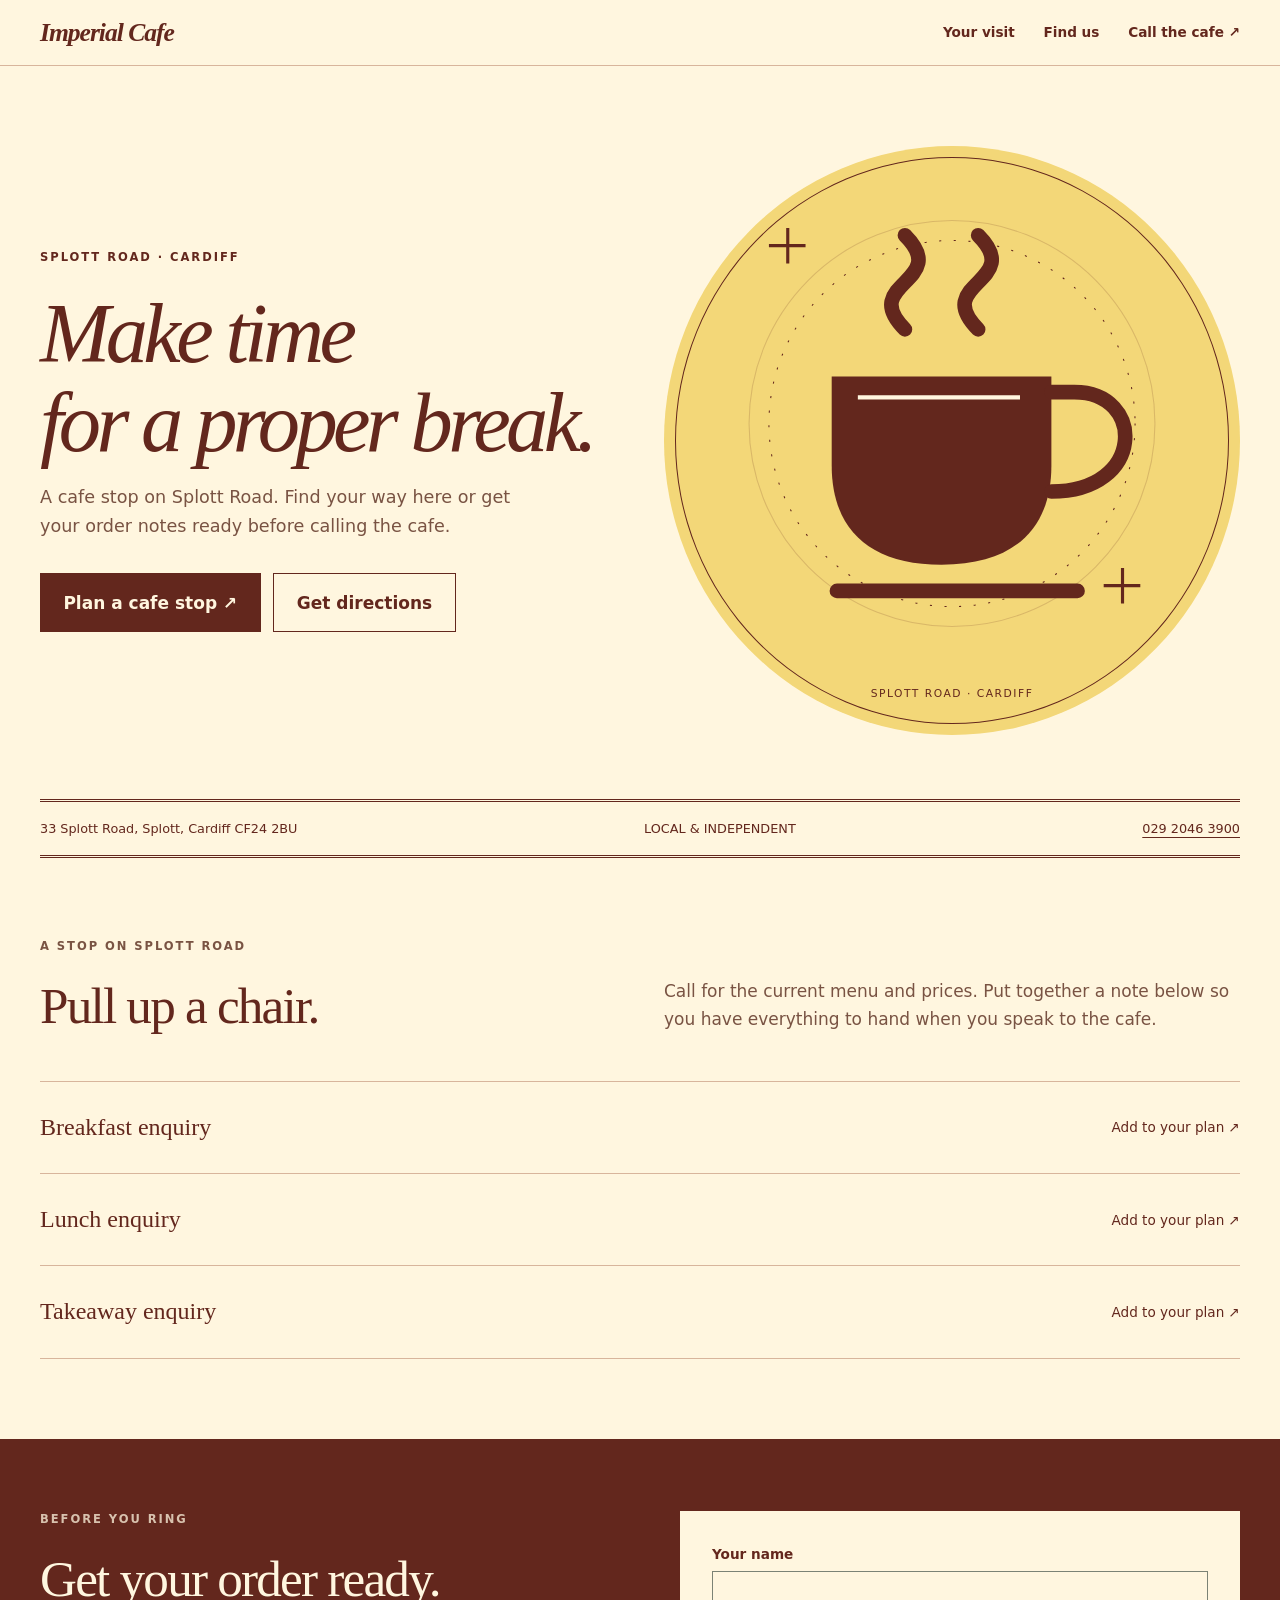
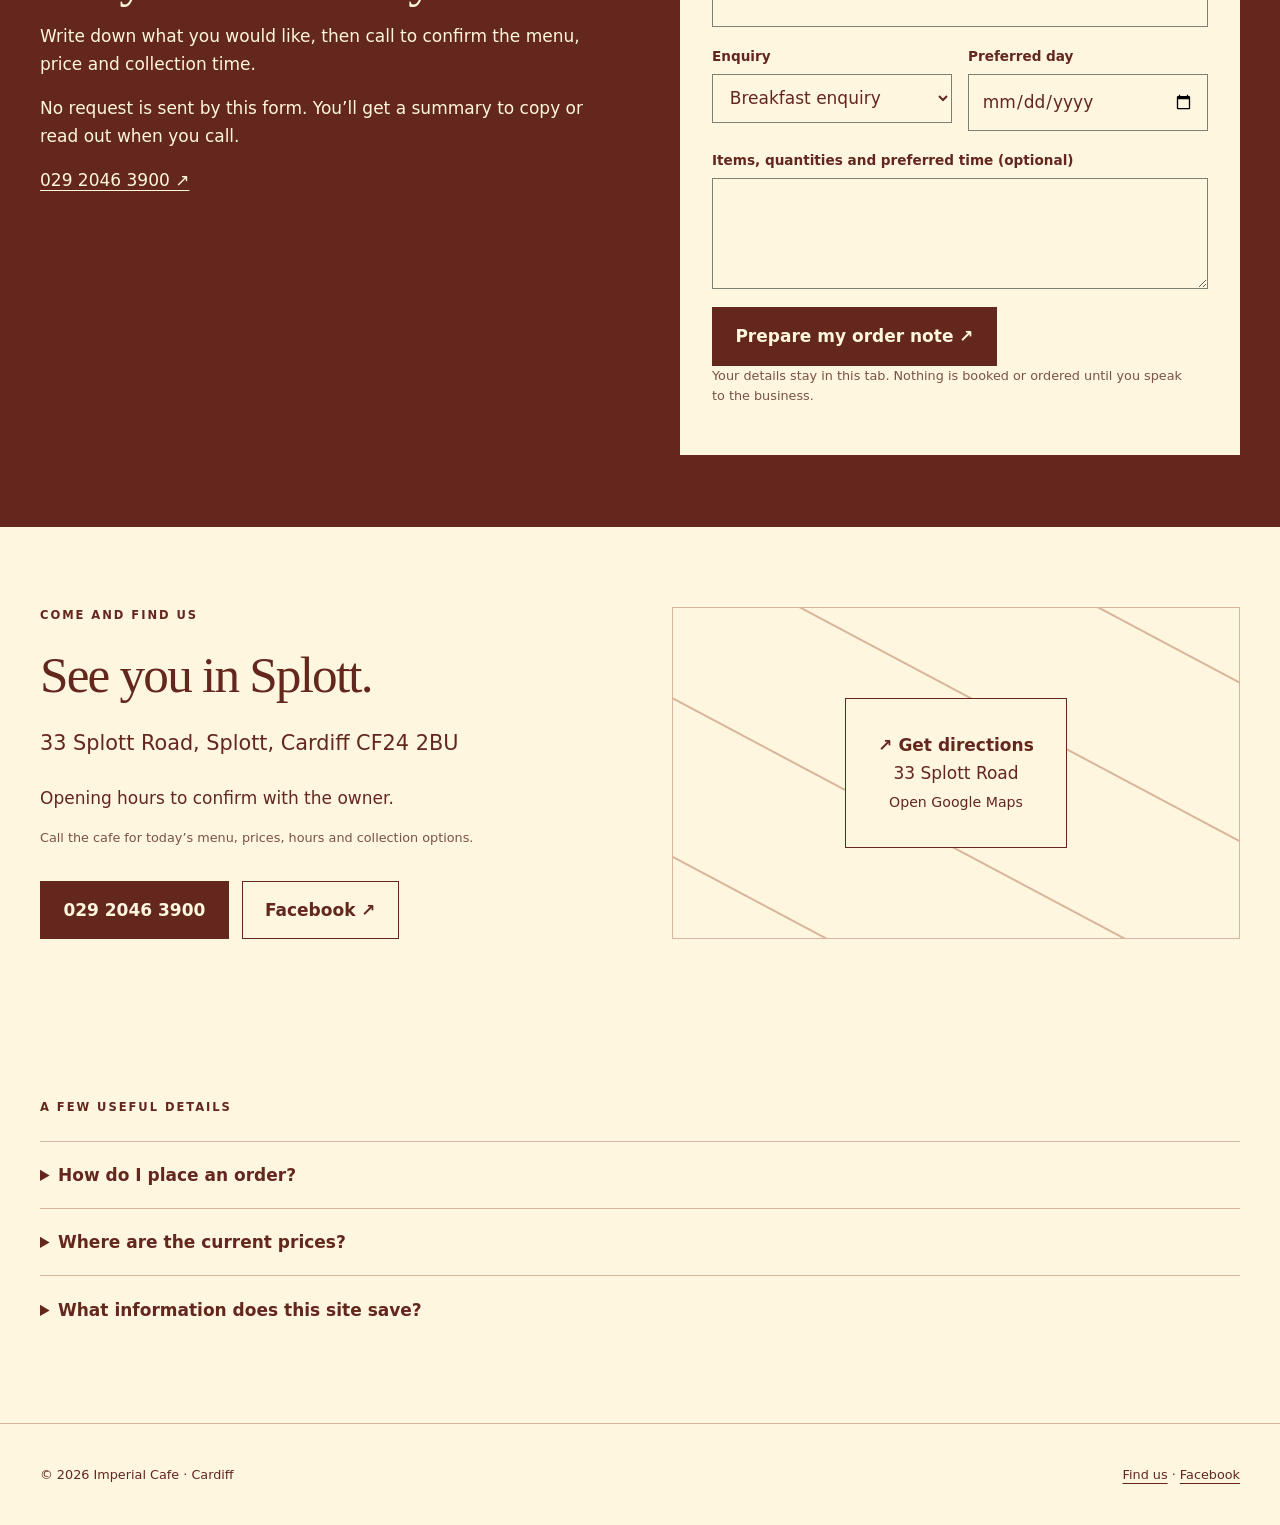
==== commit 265edfa2: "Use unordered list for enquiry options The three enquiry types are options, not a sequence, so the o" ====
--- a/index.html
+++ b/index.html
@@ -1 +1 @@
-<!doctype html><html lang="en-GB"><head><meta charset="utf-8"><meta name="viewport" content="width=device-width,initial-scale=1"><meta http-equiv="Content-Security-Policy" content="default-src 'none'; script-src 'self'; style-src 'self'; img-src 'self'; manifest-src 'self'; connect-src 'none'; frame-src 'none'; font-src 'none'; worker-src 'none'; media-src 'none'; base-uri 'none'; form-action 'none'; object-src 'none'"><meta name="referrer" content="strict-origin-when-cross-origin"><title>Imperial Cafe | Splott, Cardiff</title><meta name="description" content="A cafe stop on Splott Road. Find your way here or get your order notes ready before calling the cafe."><meta name="theme-color" content="#fff6df"><link rel="stylesheet" href="style.css"><link rel="icon" href="favicon.svg" type="image/svg+xml"><link rel="manifest" href="site.webmanifest"><link rel="canonical" href="https://henrygoldsmith07-wq.github.io/imperial-cafe/"><meta property="og:type" content="website"><meta property="og:title" content="Imperial Cafe"><meta property="og:description" content="A cafe stop on Splott Road. Find your way here or get your order notes ready before calling the cafe."><meta property="og:url" content="https://henrygoldsmith07-wq.github.io/imperial-cafe/"><meta property="og:image" content="https://henrygoldsmith07-wq.github.io/imperial-cafe/og-image.png"><meta property="og:image:alt" content="Imperial Cafe — 33 Splott Road, Splott, Cardiff CF24 2BU"><meta name="twitter:card" content="summary_large_image"><script type="application/ld+json">{"@context":"https://schema.org","@type":"CafeOrCoffeeShop","@id":"https://henrygoldsmith07-wq.github.io/imperial-cafe/#business","name":"Imperial Cafe","url":"https://henrygoldsmith07-wq.github.io/imperial-cafe/","image":"https://henrygoldsmith07-wq.github.io/imperial-cafe/og-image.png","telephone":"+442920463900","hasMap":"https://maps.google.com/?q=33+Splott+Road+Cardiff+CF24+2BU","areaServed":[{"@type":"Place","name":"Splott"},{"@type":"Place","name":"Cardiff"}],"address":{"@type":"PostalAddress","streetAddress":"33 Splott Road","addressLocality":"Splott","addressRegion":"Cardiff","postalCode":"CF24 2BU","addressCountry":"GB"},"sameAs":["https://www.facebook.com/imperial1920/"]}</script><script src="app.js" defer></script><meta name="robots" content="noindex, nofollow"></head><body class="diner"><a class="skip" href="#main">Skip to content</a><header class="top"><div class="wrap"><a class="brand" href="#">Imperial Cafe</a><nav aria-label="Main navigation"><a href="#services">Your visit</a><a href="#visit">Find us</a><a href="tel:+442920463900">Call the cafe ↗</a></nav></div></header><main id="main"><div class="wrap"><section class="hero" aria-labelledby="hero-title"><div><p class="label">SPLOTT ROAD · CARDIFF</p><h1 id="hero-title">Make time<br>for a proper break.</h1><p class="intro">A cafe stop on Splott Road. Find your way here or get your order notes ready before calling the cafe.</p><div class="actions"><a class="button" href="#plan">Plan a cafe stop ↗</a><a class="button secondary" href="https://www.google.com/maps/dir/?api=1&amp;destination=33%20Splott%20Road%2C%20Splott%2C%20Cardiff%20CF24%202BU" target="_blank" rel="noopener noreferrer">Get directions</a></div></div><div class="art"><svg viewBox="0 0 520 500" fill="none" xmlns="http://www.w3.org/2000/svg" aria-hidden="true"><circle cx="260" cy="250" r="194" stroke="currentColor" opacity=".18"/><circle cx="260" cy="250" r="175" stroke="currentColor" stroke-dasharray="2 12"/><path d="M145 205h210v85c0 60-35 95-105 95s-105-35-105-95z" fill="currentColor"/><path d="M355 220h22c68 0 68 95-22 95M150 410h230M215 160c-45-45 45-45 0-90m70 90c-45-45 45-45 0-90" stroke="currentColor" stroke-width="14" stroke-linecap="round"/><path d="M170 225h155" stroke="var(--paper)" stroke-width="4"/><path d="M85 80h35m-17-17v34M405 405h35m-17-17v34" stroke="currentColor" stroke-width="3"/></svg><small>SPLOTT ROAD · CARDIFF</small></div></section><div class="ribbon"><span>33 Splott Road, Splott, Cardiff CF24 2BU</span><span>LOCAL & INDEPENDENT</span><span><a href="tel:+442920463900">029 2046 3900</a></span></div><section class="section" id="services"><div class="section-head"><div><p class="label">A stop on Splott Road</p><h2>Pull up a chair.</h2></div><p>Call for the current menu and prices. Put together a note below so you have everything to hand when you speak to the cafe.</p></div><ol class="services"><li><span>01</span><h3>Breakfast enquiry</h3><a href="#plan" data-service="Breakfast enquiry">Add to your plan ↗</a></li><li><span>02</span><h3>Lunch enquiry</h3><a href="#plan" data-service="Lunch enquiry">Add to your plan ↗</a></li><li><span>03</span><h3>Takeaway enquiry</h3><a href="#plan" data-service="Takeaway enquiry">Add to your plan ↗</a></li></ol></section></div><section class="planning" id="plan"><div class="wrap split"><div><p class="label">Before you ring</p><h2>Get your order ready.</h2><p>Write down what you would like, then call to confirm the menu, price and collection time.</p><p>No request is sent by this form. You’ll get a summary to copy or read out when you call.</p><a class="planning-call" href="tel:+442920463900">029 2046 3900 ↗</a></div><form id="visit-form"><div class="field"><label for="name">Your name</label><input id="name" name="name" required maxlength="80" autocomplete="given-name"></div><div class="row"><div class="field"><label for="service">Enquiry</label><select id="service"><option>Breakfast enquiry</option><option>Lunch enquiry</option><option>Takeaway enquiry</option></select></div><div class="field"><label for="date">Preferred day</label><input type="date" id="date" required></div></div><div class="field"><label for="notes">Items, quantities and preferred time (optional)</label><textarea id="notes" rows="3" maxlength="1000"></textarea></div><div class="hp" aria-hidden="true"><input id="website" tabindex="-1" autocomplete="off" aria-label="Leave blank"></div><button class="button" type="submit">Prepare my order note ↗</button><p class="hint">Your details stay in this tab. Nothing is booked or ordered until you speak to the business.</p><div id="result" class="result" role="status" hidden></div><noscript><p>Call 029 2046 3900 to ask about your order.</p></noscript></form></div></section><div class="wrap"><section class="section visit" id="visit"><div><p class="label">Come and find us</p><h2>See you in Splott.</h2><address class="address">33 Splott Road, Splott, Cardiff CF24 2BU</address><p>Opening hours to confirm with the owner.</p><p class="hint">Call the cafe for today’s menu, prices, hours and collection options.</p><div class="actions"><a class="button" href="tel:+442920463900">029 2046 3900</a><a class="button secondary" href="https://www.facebook.com/imperial1920/" target="_blank" rel="noopener noreferrer">Facebook ↗</a></div></div><div class="map-art"><a href="https://www.google.com/maps/dir/?api=1&amp;destination=33%20Splott%20Road%2C%20Splott%2C%20Cardiff%20CF24%202BU" target="_blank" rel="noopener noreferrer"><strong>↗ Get directions</strong><br>33 Splott Road<br><small>Open Google Maps</small></a></div></section><section class="section" aria-label="Common questions"><p class="label">A few useful details</p><details><summary>How do I place an order?</summary><p>Call 029 2046 3900. The note builder helps organise what you want to ask; it does not send a message or confirm a collection.</p></details><details><summary>Where are the current prices?</summary><p>Prices are to confirm with the owner. Please call before making plans that depend on a particular price or service.</p></details><details><summary>What information does this site save?</summary><p>This form keeps your note in the current tab only. It sends no information to us and uses no analytics or advertising cookies. External links open services with their own privacy policies.</p></details></section></div></main><footer><div class="wrap"><span>© 2026 Imperial Cafe · Cardiff</span><span><a href="#visit">Find us</a> · <a href="https://www.facebook.com/imperial1920/" target="_blank" rel="noopener noreferrer">Facebook</a></span></div></footer><nav class="mobile" aria-label="Quick actions"><a class="button" href="tel:+442920463900">Call the cafe</a><a class="button secondary" href="#plan">Plan your visit</a></nav></body></html>+<!doctype html><html lang="en-GB"><head><meta charset="utf-8"><meta name="viewport" content="width=device-width,initial-scale=1"><meta http-equiv="Content-Security-Policy" content="default-src 'none'; script-src 'self'; style-src 'self'; img-src 'self'; manifest-src 'self'; connect-src 'none'; frame-src 'none'; font-src 'none'; worker-src 'none'; media-src 'none'; base-uri 'none'; form-action 'none'; object-src 'none'"><meta name="referrer" content="strict-origin-when-cross-origin"><title>Imperial Cafe | Splott, Cardiff</title><meta name="description" content="A cafe stop on Splott Road. Find your way here or get your order notes ready before calling the cafe."><meta name="theme-color" content="#fff6df"><link rel="stylesheet" href="style.css"><link rel="icon" href="favicon.svg" type="image/svg+xml"><link rel="manifest" href="site.webmanifest"><link rel="canonical" href="https://henrygoldsmith07-wq.github.io/imperial-cafe/"><meta property="og:type" content="website"><meta property="og:title" content="Imperial Cafe"><meta property="og:description" content="A cafe stop on Splott Road. Find your way here or get your order notes ready before calling the cafe."><meta property="og:url" content="https://henrygoldsmith07-wq.github.io/imperial-cafe/"><meta property="og:image" content="https://henrygoldsmith07-wq.github.io/imperial-cafe/og-image.png"><meta property="og:image:alt" content="Imperial Cafe — 33 Splott Road, Splott, Cardiff CF24 2BU"><meta name="twitter:card" content="summary_large_image"><script type="application/ld+json">{"@context":"https://schema.org","@type":"CafeOrCoffeeShop","@id":"https://henrygoldsmith07-wq.github.io/imperial-cafe/#business","name":"Imperial Cafe","url":"https://henrygoldsmith07-wq.github.io/imperial-cafe/","image":"https://henrygoldsmith07-wq.github.io/imperial-cafe/og-image.png","telephone":"+442920463900","hasMap":"https://maps.google.com/?q=33+Splott+Road+Cardiff+CF24+2BU","areaServed":[{"@type":"Place","name":"Splott"},{"@type":"Place","name":"Cardiff"}],"address":{"@type":"PostalAddress","streetAddress":"33 Splott Road","addressLocality":"Splott","addressRegion":"Cardiff","postalCode":"CF24 2BU","addressCountry":"GB"},"sameAs":["https://www.facebook.com/imperial1920/"]}</script><script src="app.js" defer></script><meta name="robots" content="noindex, nofollow"></head><body class="diner"><a class="skip" href="#main">Skip to content</a><header class="top"><div class="wrap"><a class="brand" href="#">Imperial Cafe</a><nav aria-label="Main navigation"><a href="#services">Your visit</a><a href="#visit">Find us</a><a href="tel:+442920463900">Call the cafe ↗</a></nav></div></header><main id="main"><div class="wrap"><section class="hero" aria-labelledby="hero-title"><div><p class="label">SPLOTT ROAD · CARDIFF</p><h1 id="hero-title">Make time<br>for a proper break.</h1><p class="intro">A cafe stop on Splott Road. Find your way here or get your order notes ready before calling the cafe.</p><div class="actions"><a class="button" href="#plan">Plan a cafe stop ↗</a><a class="button secondary" href="https://www.google.com/maps/dir/?api=1&amp;destination=33%20Splott%20Road%2C%20Splott%2C%20Cardiff%20CF24%202BU" target="_blank" rel="noopener noreferrer">Get directions</a></div></div><div class="art"><svg viewBox="0 0 520 500" fill="none" xmlns="http://www.w3.org/2000/svg" aria-hidden="true"><circle cx="260" cy="250" r="194" stroke="currentColor" opacity=".18"/><circle cx="260" cy="250" r="175" stroke="currentColor" stroke-dasharray="2 12"/><path d="M145 205h210v85c0 60-35 95-105 95s-105-35-105-95z" fill="currentColor"/><path d="M355 220h22c68 0 68 95-22 95M150 410h230M215 160c-45-45 45-45 0-90m70 90c-45-45 45-45 0-90" stroke="currentColor" stroke-width="14" stroke-linecap="round"/><path d="M170 225h155" stroke="var(--paper)" stroke-width="4"/><path d="M85 80h35m-17-17v34M405 405h35m-17-17v34" stroke="currentColor" stroke-width="3"/></svg><small>SPLOTT ROAD · CARDIFF</small></div></section><div class="ribbon"><span>33 Splott Road, Splott, Cardiff CF24 2BU</span><span>LOCAL & INDEPENDENT</span><span><a href="tel:+442920463900">029 2046 3900</a></span></div><section class="section" id="services"><div class="section-head"><div><p class="label">A stop on Splott Road</p><h2>Pull up a chair.</h2></div><p>Call for the current menu and prices. Put together a note below so you have everything to hand when you speak to the cafe.</p></div><ul class="services"><li><h3>Breakfast enquiry</h3><a href="#plan" data-service="Breakfast enquiry">Add to your plan ↗</a></li><li><h3>Lunch enquiry</h3><a href="#plan" data-service="Lunch enquiry">Add to your plan ↗</a></li><li><h3>Takeaway enquiry</h3><a href="#plan" data-service="Takeaway enquiry">Add to your plan ↗</a></li></ul></section></div><section class="planning" id="plan"><div class="wrap split"><div><p class="label">Before you ring</p><h2>Get your order ready.</h2><p>Write down what you would like, then call to confirm the menu, price and collection time.</p><p>No request is sent by this form. You’ll get a summary to copy or read out when you call.</p><a class="planning-call" href="tel:+442920463900">029 2046 3900 ↗</a></div><form id="visit-form"><div class="field"><label for="name">Your name</label><input id="name" name="name" required maxlength="80" autocomplete="given-name"></div><div class="row"><div class="field"><label for="service">Enquiry</label><select id="service"><option>Breakfast enquiry</option><option>Lunch enquiry</option><option>Takeaway enquiry</option></select></div><div class="field"><label for="date">Preferred day</label><input type="date" id="date" required></div></div><div class="field"><label for="notes">Items, quantities and preferred time (optional)</label><textarea id="notes" rows="3" maxlength="1000"></textarea></div><div class="hp" aria-hidden="true"><input id="website" tabindex="-1" autocomplete="off" aria-label="Leave blank"></div><button class="button" type="submit">Prepare my order note ↗</button><p class="hint">Your details stay in this tab. Nothing is booked or ordered until you speak to the business.</p><div id="result" class="result" role="status" hidden></div><noscript><p>Call 029 2046 3900 to ask about your order.</p></noscript></form></div></section><div class="wrap"><section class="section visit" id="visit"><div><p class="label">Come and find us</p><h2>See you in Splott.</h2><address class="address">33 Splott Road, Splott, Cardiff CF24 2BU</address><p>Opening hours to confirm with the owner.</p><p class="hint">Call the cafe for today’s menu, prices, hours and collection options.</p><div class="actions"><a class="button" href="tel:+442920463900">029 2046 3900</a><a class="button secondary" href="https://www.facebook.com/imperial1920/" target="_blank" rel="noopener noreferrer">Facebook ↗</a></div></div><div class="map-art"><a href="https://www.google.com/maps/dir/?api=1&amp;destination=33%20Splott%20Road%2C%20Splott%2C%20Cardiff%20CF24%202BU" target="_blank" rel="noopener noreferrer"><strong>↗ Get directions</strong><br>33 Splott Road<br><small>Open Google Maps</small></a></div></section><section class="section" aria-label="Common questions"><p class="label">A few useful details</p><details><summary>How do I place an order?</summary><p>Call 029 2046 3900. The note builder helps organise what you want to ask; it does not send a message or confirm a collection.</p></details><details><summary>Where are the current prices?</summary><p>Prices are to confirm with the owner. Please call before making plans that depend on a particular price or service.</p></details><details><summary>What information does this site save?</summary><p>This form keeps your note in the current tab only. It sends no information to us and uses no analytics or advertising cookies. External links open services with their own privacy policies.</p></details></section></div></main><footer><div class="wrap"><span>© 2026 Imperial Cafe · Cardiff</span><span><a href="#visit">Find us</a> · <a href="https://www.facebook.com/imperial1920/" target="_blank" rel="noopener noreferrer">Facebook</a></span></div></footer><nav class="mobile" aria-label="Quick actions"><a class="button" href="tel:+442920463900">Call the cafe</a><a class="button secondary" href="#plan">Plan your visit</a></nav></body></html>
--- a/style.css
+++ b/style.css
@@ -1 +1 @@
-:root{--paper:#f4f0e5;--ink:#1e3028;--accent:#7b3d25;--line:#cecaba;--muted:#526057;--display:Georgia,serif}*{box-sizing:border-box}html{scroll-behavior:smooth;scroll-padding-top:6rem}body{margin:0;background:var(--paper);color:var(--ink);font:17px/1.65 system-ui,sans-serif}a{color:inherit;text-underline-offset:4px}button,input,select,textarea{font:inherit}button,a,input,select,textarea{touch-action:manipulation}:focus-visible{outline:3px solid var(--accent);outline-offset:5px}h1,h2,h3,p{margin:0 0 1rem}h1,h2,h3{font-family:var(--display);line-height:1.05;font-weight:500}h1{font-size:clamp(3rem,6.6vw,6.3rem);letter-spacing:-.055em}h2{font-size:clamp(2.2rem,4vw,3.8rem);letter-spacing:-.035em}h3{font-size:1.5rem}p{max-width:58ch}.wrap{width:min(1200px,calc(100% - 3rem));margin:auto}.skip{position:absolute;top:-80px;left:1rem;z-index:99;background:var(--ink);color:var(--paper);padding:1rem}.skip:focus{top:0}.top{border-bottom:1px solid var(--line)}header .wrap{display:flex;align-items:center;justify-content:space-between;gap:1.5rem;padding:1.1rem 0}.brand{font:700 1.6rem var(--display);text-decoration:none;letter-spacing:-.04em}nav{display:flex;gap:1.8rem;align-items:center}nav a{font-size:.85rem;text-decoration:none;font-weight:650;display:inline-flex;align-items:center;min-height:24px}.label{font:650 .72rem/1.5 system-ui;letter-spacing:.17em;text-transform:uppercase;margin-bottom:1.5rem}.hero{display:grid;grid-template-columns:1.15fr 1fr;gap:3rem;align-items:center;padding:5rem 0 4rem}.intro{font-size:1.1rem;color:var(--muted);max-width:44ch}.actions{display:flex;gap:.8rem;flex-wrap:wrap;margin-top:2rem}.button{display:inline-flex;align-items:center;justify-content:center;padding:.9rem 1.4rem;min-height:48px;background:var(--ink);color:var(--paper);border:1px solid var(--ink);text-decoration:none;font-weight:650;cursor:pointer}.button:hover{background:var(--accent);color:var(--paper)}.button.secondary{background:transparent;color:var(--ink)}.art{position:relative;background:#e5e4d5;color:var(--ink);border-radius:50% 50% 0 0;padding:1rem}.art svg{width:100%;display:block}.art small{display:block;text-align:center;font-size:.67rem;letter-spacing:.14em;padding-bottom:1rem}.ribbon{border-block:1px solid var(--line);padding:1rem 0;font-size:.8rem;display:flex;justify-content:space-between;gap:1rem;flex-wrap:wrap}.section{padding:5rem 0}.section-head{display:grid;grid-template-columns:1fr 1fr;gap:3rem;margin-bottom:2rem}.section-head p{align-self:end;color:var(--muted)}.services{list-style:none;margin:0;padding:0;border-top:1px solid var(--line)}.services li{display:grid;grid-template-columns:55px 1fr auto;gap:1rem;align-items:center;border-bottom:1px solid var(--line);padding:1.5rem 0}.services h3{margin:0}.services span{font-size:.8rem;color:var(--muted)}.services a{text-decoration:none;font-size:.85rem;display:inline-block;padding:.35rem 0}.planning{background:var(--ink);color:var(--paper);padding:4.5rem 0}.planning-call:focus-visible{outline-color:var(--paper)}.planning .split{display:grid;grid-template-columns:1fr 1fr;gap:5rem}.planning .label{opacity:.75}form{background:var(--paper);color:var(--ink);padding:2rem}label{display:block;font-size:.85rem;font-weight:650;margin:0 0 .4rem}.field{margin-bottom:1.1rem}input,select,textarea{display:block;width:100%;background:transparent;color:var(--ink);border:1px solid #7b8275;border-radius:0;padding:.8rem;min-width:0}textarea{resize:vertical}.row{display:grid;grid-template-columns:1fr 1fr;gap:1rem}.hp{display:none}.hint{font-size:.8rem;line-height:1.6;color:var(--muted)}.result{border-top:1px solid var(--line);margin-top:1.5rem;padding-top:1.5rem;overflow-wrap:anywhere}.result pre{font:inherit;white-space:pre-wrap;word-break:break-word}.visit{display:grid;grid-template-columns:1fr 1fr;gap:4rem}.address{font-size:1.3rem;font-style:normal;margin:1.5rem 0}.map-art{border:1px solid var(--line);min-height:280px;display:grid;place-items:center;position:relative;overflow:hidden;background:repeating-linear-gradient(28deg,transparent 0 70px,var(--line) 71px 72px,transparent 73px 140px)}.map-art a{z-index:1;background:var(--paper);padding:2rem;text-align:center;text-decoration:none;border:1px solid var(--ink)}details{border-top:1px solid var(--line);padding:1.2rem 0}summary{cursor:pointer;font-weight:650}details p{margin:1rem 0 0;color:var(--muted)}footer{border-top:1px solid var(--line);padding:2.5rem 0;font-size:.8rem}footer .wrap{display:flex;justify-content:space-between;gap:1rem;flex-wrap:wrap}.mobile{display:none}.diner{--paper:#fff6df;--ink:#63271d;--accent:#8b3624;--line:#d8b59c;--muted:#795343;--display:Georgia,serif}.diner .hero{grid-template-columns:1fr 1fr}.diner .art{border-radius:50%;background:#f3d778;outline:1px solid var(--ink);outline-offset:-12px}.diner h1{font-style:italic}.diner .brand{font-style:italic}.diner .services li{padding:1.8rem 0}.diner .ribbon{border-block:3px double var(--ink)}@media(max-width:760px){html{scroll-padding-bottom:100px}.wrap{width:calc(100% - 2rem)}header .wrap{gap:1rem}.brand{font-size:1.25rem}header nav a:not(:last-child){display:none}nav{gap:0}.hero,.diner .hero{grid-template-columns:1fr;padding:3rem 0;gap:2rem}.hero .art{max-width:340px;width:100%;margin:auto}h1{font-size:clamp(3.1rem,12vw,5rem)}.section{padding:3rem 0}.section-head,.planning .split,.visit{grid-template-columns:1fr;gap:1.5rem}.planning{padding:3rem 0}.services li{grid-template-columns:25px 1fr}.services a{grid-column:2}.row{grid-template-columns:1fr}form{padding:1.3rem}.mobile{display:flex;position:fixed;bottom:0;left:0;right:0;z-index:20;background:var(--paper);border-top:1px solid var(--ink);padding:.6rem;padding-bottom:max(.6rem,env(safe-area-inset-bottom));gap:.6rem}.mobile a{flex:1;padding:.65rem;font-size:.85rem}body{padding-bottom:85px}.ribbon span:last-child{display:none}}@media(prefers-reduced-motion:reduce){html{scroll-behavior:auto}*{transition:none!important}}@media print{header,.mobile,form,.art{display:none}body{padding:0}.hero,.visit{display:block}.planning{background:white;color:black}}+:root{--paper:#f4f0e5;--ink:#1e3028;--accent:#7b3d25;--line:#cecaba;--muted:#526057;--display:Georgia,serif}*{box-sizing:border-box}html{scroll-behavior:smooth;scroll-padding-top:6rem}body{margin:0;background:var(--paper);color:var(--ink);font:17px/1.65 system-ui,sans-serif}a{color:inherit;text-underline-offset:4px}button,input,select,textarea{font:inherit}button,a,input,select,textarea{touch-action:manipulation}:focus-visible{outline:3px solid var(--accent);outline-offset:5px}h1,h2,h3,p{margin:0 0 1rem}h1,h2,h3{font-family:var(--display);line-height:1.05;font-weight:500}h1{font-size:clamp(3rem,6.6vw,6.3rem);letter-spacing:-.055em}h2{font-size:clamp(2.2rem,4vw,3.8rem);letter-spacing:-.035em}h3{font-size:1.5rem}p{max-width:58ch}.wrap{width:min(1200px,calc(100% - 3rem));margin:auto}.skip{position:absolute;top:-80px;left:1rem;z-index:99;background:var(--ink);color:var(--paper);padding:1rem}.skip:focus{top:0}.top{border-bottom:1px solid var(--line)}header .wrap{display:flex;align-items:center;justify-content:space-between;gap:1.5rem;padding:1.1rem 0}.brand{font:700 1.6rem var(--display);text-decoration:none;letter-spacing:-.04em}nav{display:flex;gap:1.8rem;align-items:center}nav a{font-size:.85rem;text-decoration:none;font-weight:650;display:inline-flex;align-items:center;min-height:24px}.label{font:650 .72rem/1.5 system-ui;letter-spacing:.17em;text-transform:uppercase;margin-bottom:1.5rem}.hero{display:grid;grid-template-columns:1.15fr 1fr;gap:3rem;align-items:center;padding:5rem 0 4rem}.intro{font-size:1.1rem;color:var(--muted);max-width:44ch}.actions{display:flex;gap:.8rem;flex-wrap:wrap;margin-top:2rem}.button{display:inline-flex;align-items:center;justify-content:center;padding:.9rem 1.4rem;min-height:48px;background:var(--ink);color:var(--paper);border:1px solid var(--ink);text-decoration:none;font-weight:650;cursor:pointer}.button:hover{background:var(--accent);color:var(--paper)}.button.secondary{background:transparent;color:var(--ink)}.art{position:relative;background:#e5e4d5;color:var(--ink);border-radius:50% 50% 0 0;padding:1rem}.art svg{width:100%;display:block}.art small{display:block;text-align:center;font-size:.67rem;letter-spacing:.14em;padding-bottom:1rem}.ribbon{border-block:1px solid var(--line);padding:1rem 0;font-size:.8rem;display:flex;justify-content:space-between;gap:1rem;flex-wrap:wrap}.section{padding:5rem 0}.section-head{display:grid;grid-template-columns:1fr 1fr;gap:3rem;margin-bottom:2rem}.section-head p{align-self:end;color:var(--muted)}.services{list-style:none;margin:0;padding:0;border-top:1px solid var(--line)}.services li{display:grid;grid-template-columns:1fr auto;gap:1rem;align-items:center;border-bottom:1px solid var(--line);padding:1.5rem 0}.services h3{margin:0}.services a{text-decoration:none;font-size:.85rem;display:inline-block;padding:.35rem 0}.planning{background:var(--ink);color:var(--paper);padding:4.5rem 0}.planning-call:focus-visible{outline-color:var(--paper)}.planning .split{display:grid;grid-template-columns:1fr 1fr;gap:5rem}.planning .label{opacity:.75}form{background:var(--paper);color:var(--ink);padding:2rem}label{display:block;font-size:.85rem;font-weight:650;margin:0 0 .4rem}.field{margin-bottom:1.1rem}input,select,textarea{display:block;width:100%;background:transparent;color:var(--ink);border:1px solid #7b8275;border-radius:0;padding:.8rem;min-width:0}textarea{resize:vertical}.row{display:grid;grid-template-columns:1fr 1fr;gap:1rem}.hp{display:none}.hint{font-size:.8rem;line-height:1.6;color:var(--muted)}.result{border-top:1px solid var(--line);margin-top:1.5rem;padding-top:1.5rem;overflow-wrap:anywhere}.result pre{font:inherit;white-space:pre-wrap;word-break:break-word}.visit{display:grid;grid-template-columns:1fr 1fr;gap:4rem}.address{font-size:1.3rem;font-style:normal;margin:1.5rem 0}.map-art{border:1px solid var(--line);min-height:280px;display:grid;place-items:center;position:relative;overflow:hidden;background:repeating-linear-gradient(28deg,transparent 0 70px,var(--line) 71px 72px,transparent 73px 140px)}.map-art a{z-index:1;background:var(--paper);padding:2rem;text-align:center;text-decoration:none;border:1px solid var(--ink)}details{border-top:1px solid var(--line);padding:1.2rem 0}summary{cursor:pointer;font-weight:650}details p{margin:1rem 0 0;color:var(--muted)}footer{border-top:1px solid var(--line);padding:2.5rem 0;font-size:.8rem}footer .wrap{display:flex;justify-content:space-between;gap:1rem;flex-wrap:wrap}.mobile{display:none}.diner{--paper:#fff6df;--ink:#63271d;--accent:#8b3624;--line:#d8b59c;--muted:#795343;--display:Georgia,serif}.diner .hero{grid-template-columns:1fr 1fr}.diner .art{border-radius:50%;background:#f3d778;outline:1px solid var(--ink);outline-offset:-12px}.diner h1{font-style:italic}.diner .brand{font-style:italic}.diner .services li{padding:1.8rem 0}.diner .ribbon{border-block:3px double var(--ink)}@media(max-width:760px){html{scroll-padding-bottom:100px}.wrap{width:calc(100% - 2rem)}header .wrap{gap:1rem}.brand{font-size:1.25rem}header nav a:not(:last-child){display:none}nav{gap:0}.hero,.diner .hero{grid-template-columns:1fr;padding:3rem 0;gap:2rem}.hero .art{max-width:340px;width:100%;margin:auto}h1{font-size:clamp(3.1rem,12vw,5rem)}.section{padding:3rem 0}.section-head,.planning .split,.visit{grid-template-columns:1fr;gap:1.5rem}.planning{padding:3rem 0}.services li{grid-template-columns:1fr}.services a{grid-column:1}.row{grid-template-columns:1fr}form{padding:1.3rem}.mobile{display:flex;position:fixed;bottom:0;left:0;right:0;z-index:20;background:var(--paper);border-top:1px solid var(--ink);padding:.6rem;padding-bottom:max(.6rem,env(safe-area-inset-bottom));gap:.6rem}.mobile a{flex:1;padding:.65rem;font-size:.85rem}body{padding-bottom:85px}.ribbon span:last-child{display:none}}@media(prefers-reduced-motion:reduce){html{scroll-behavior:auto}*{transition:none!important}}@media print{header,.mobile,form,.art{display:none}body{padding:0}.hero,.visit{display:block}.planning{background:white;color:black}}
